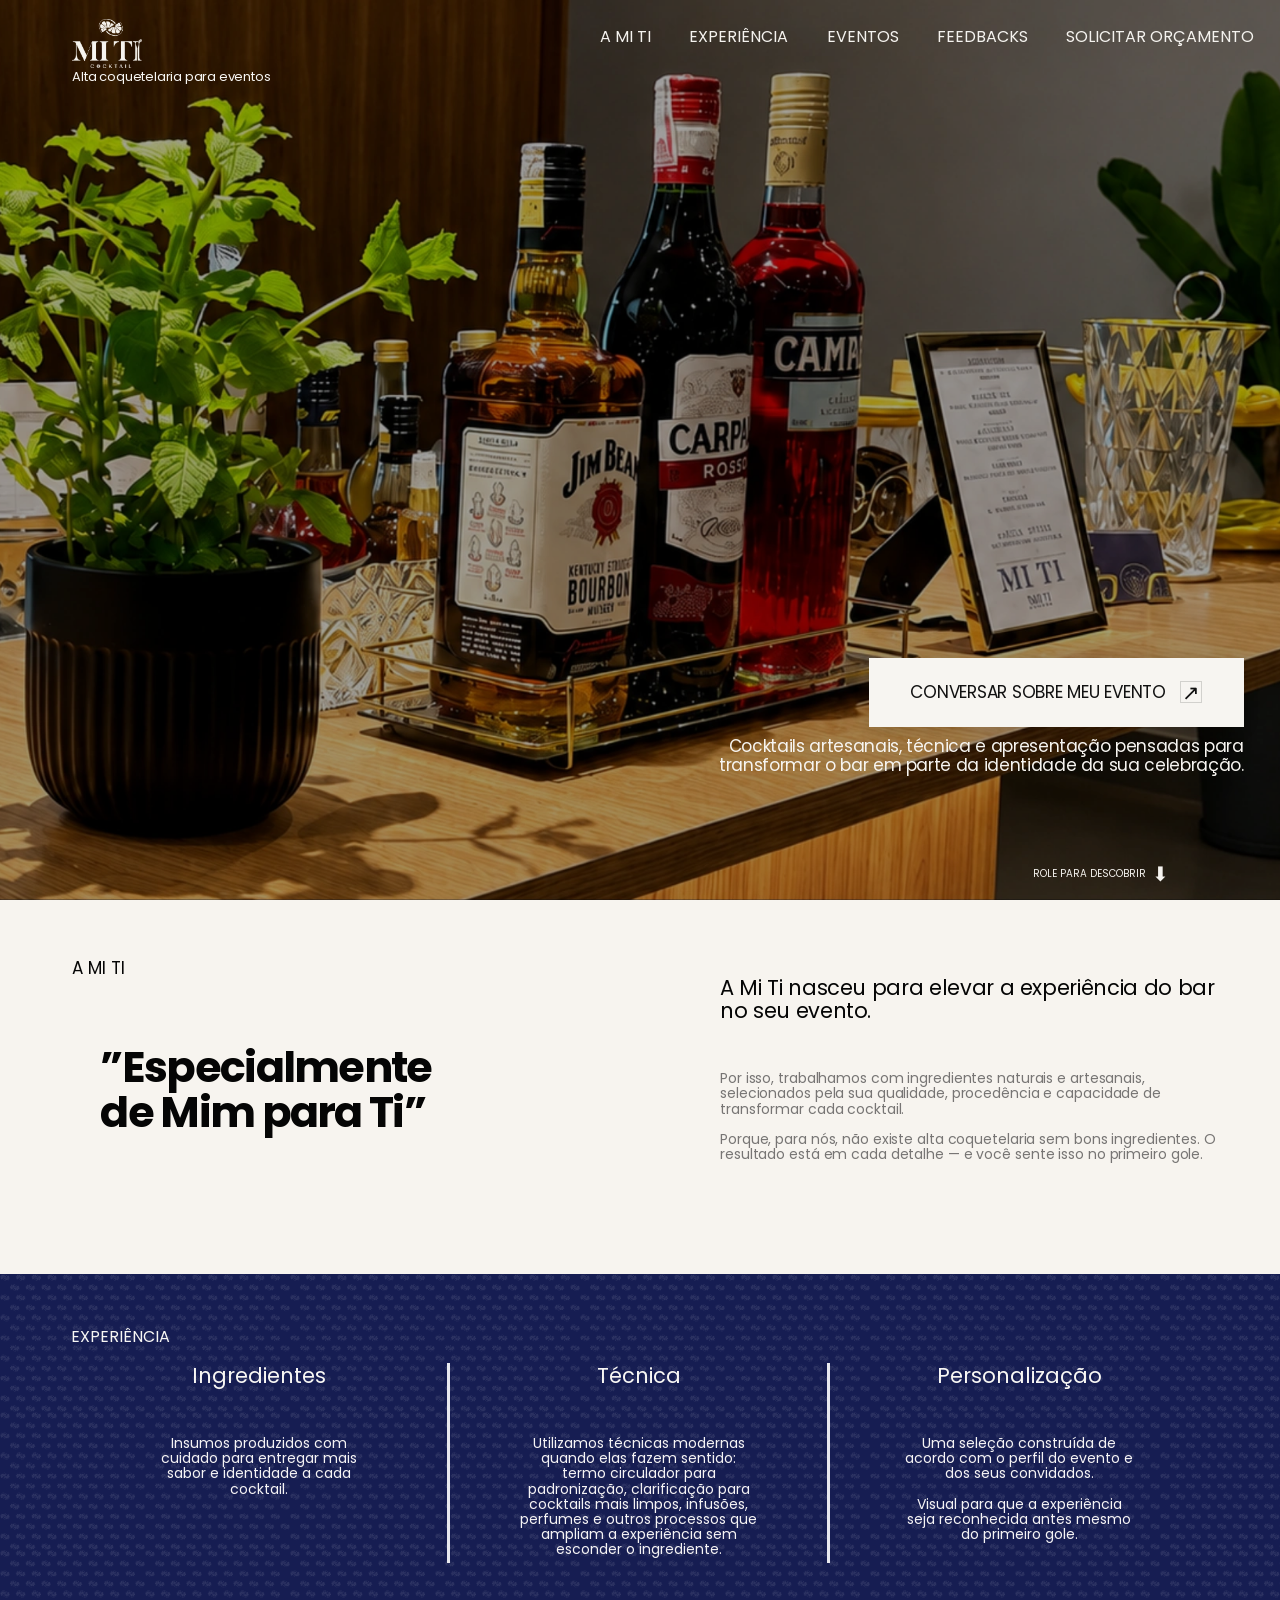
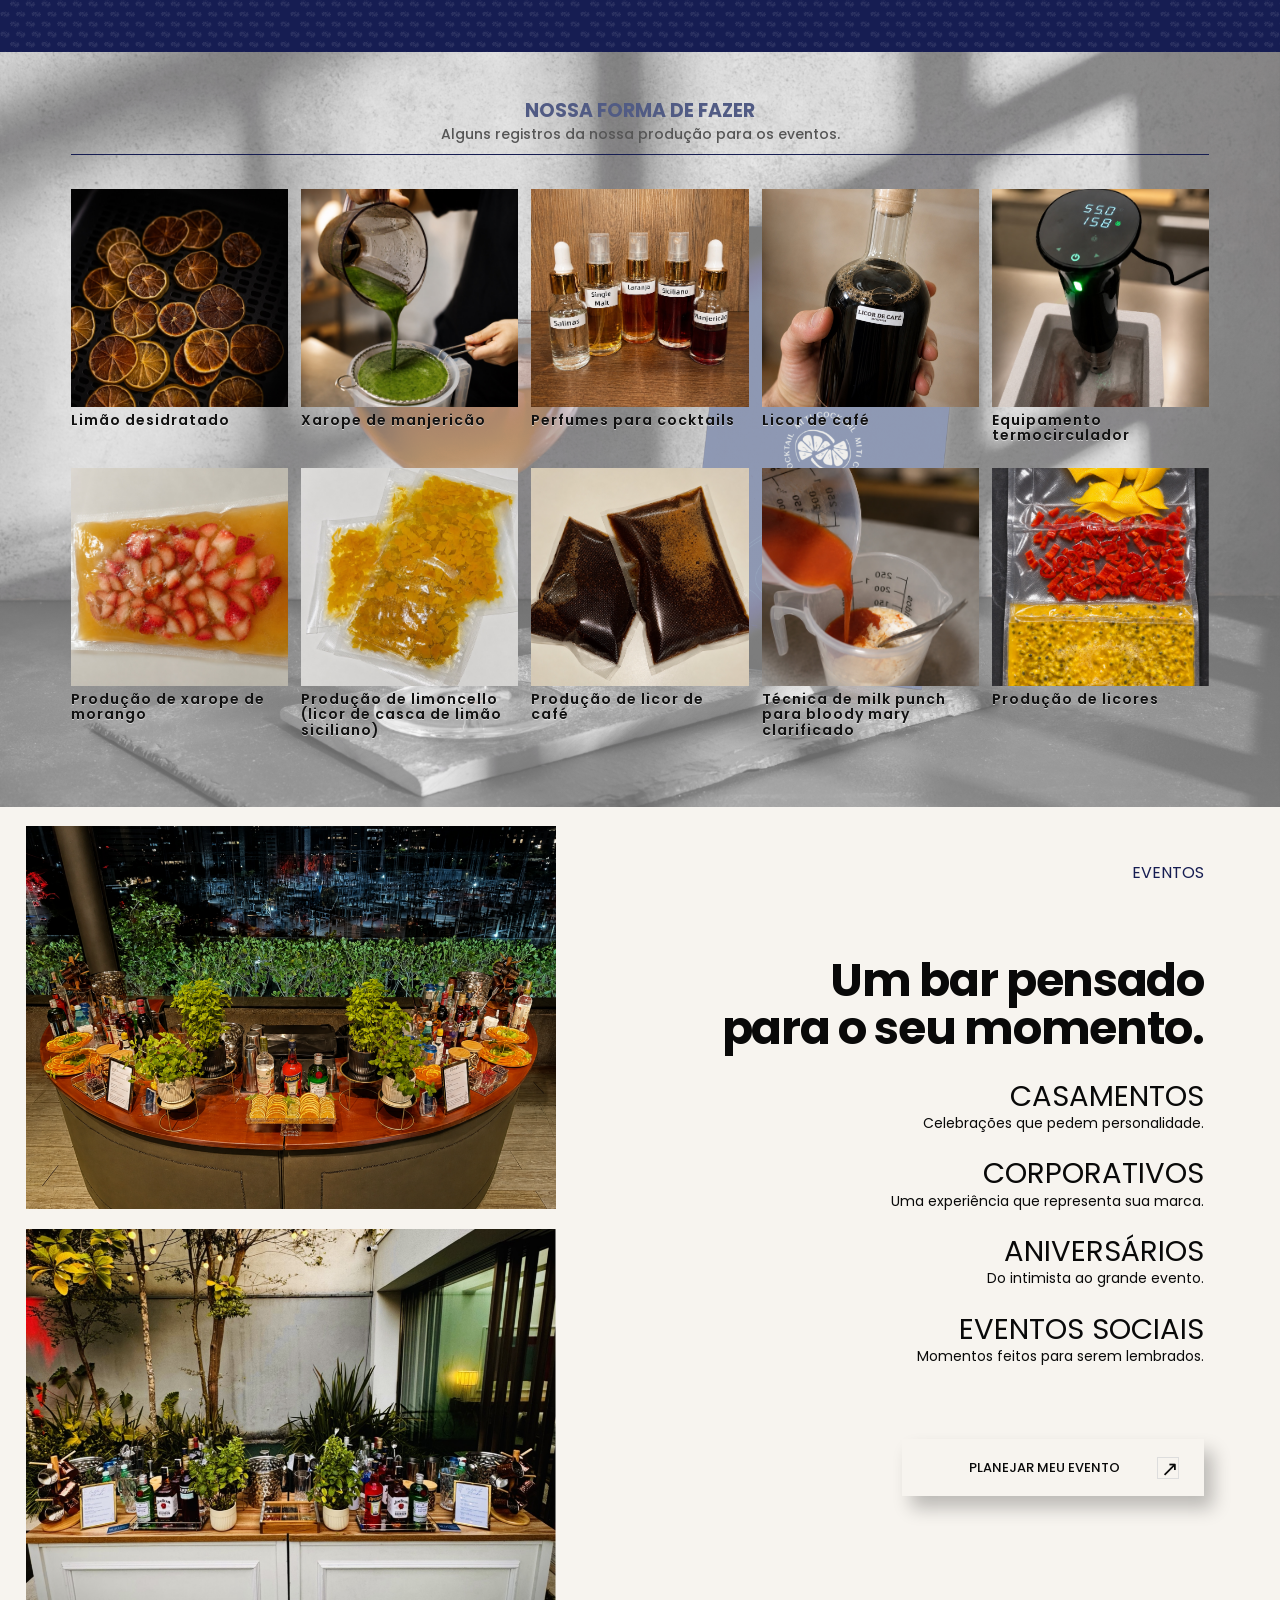
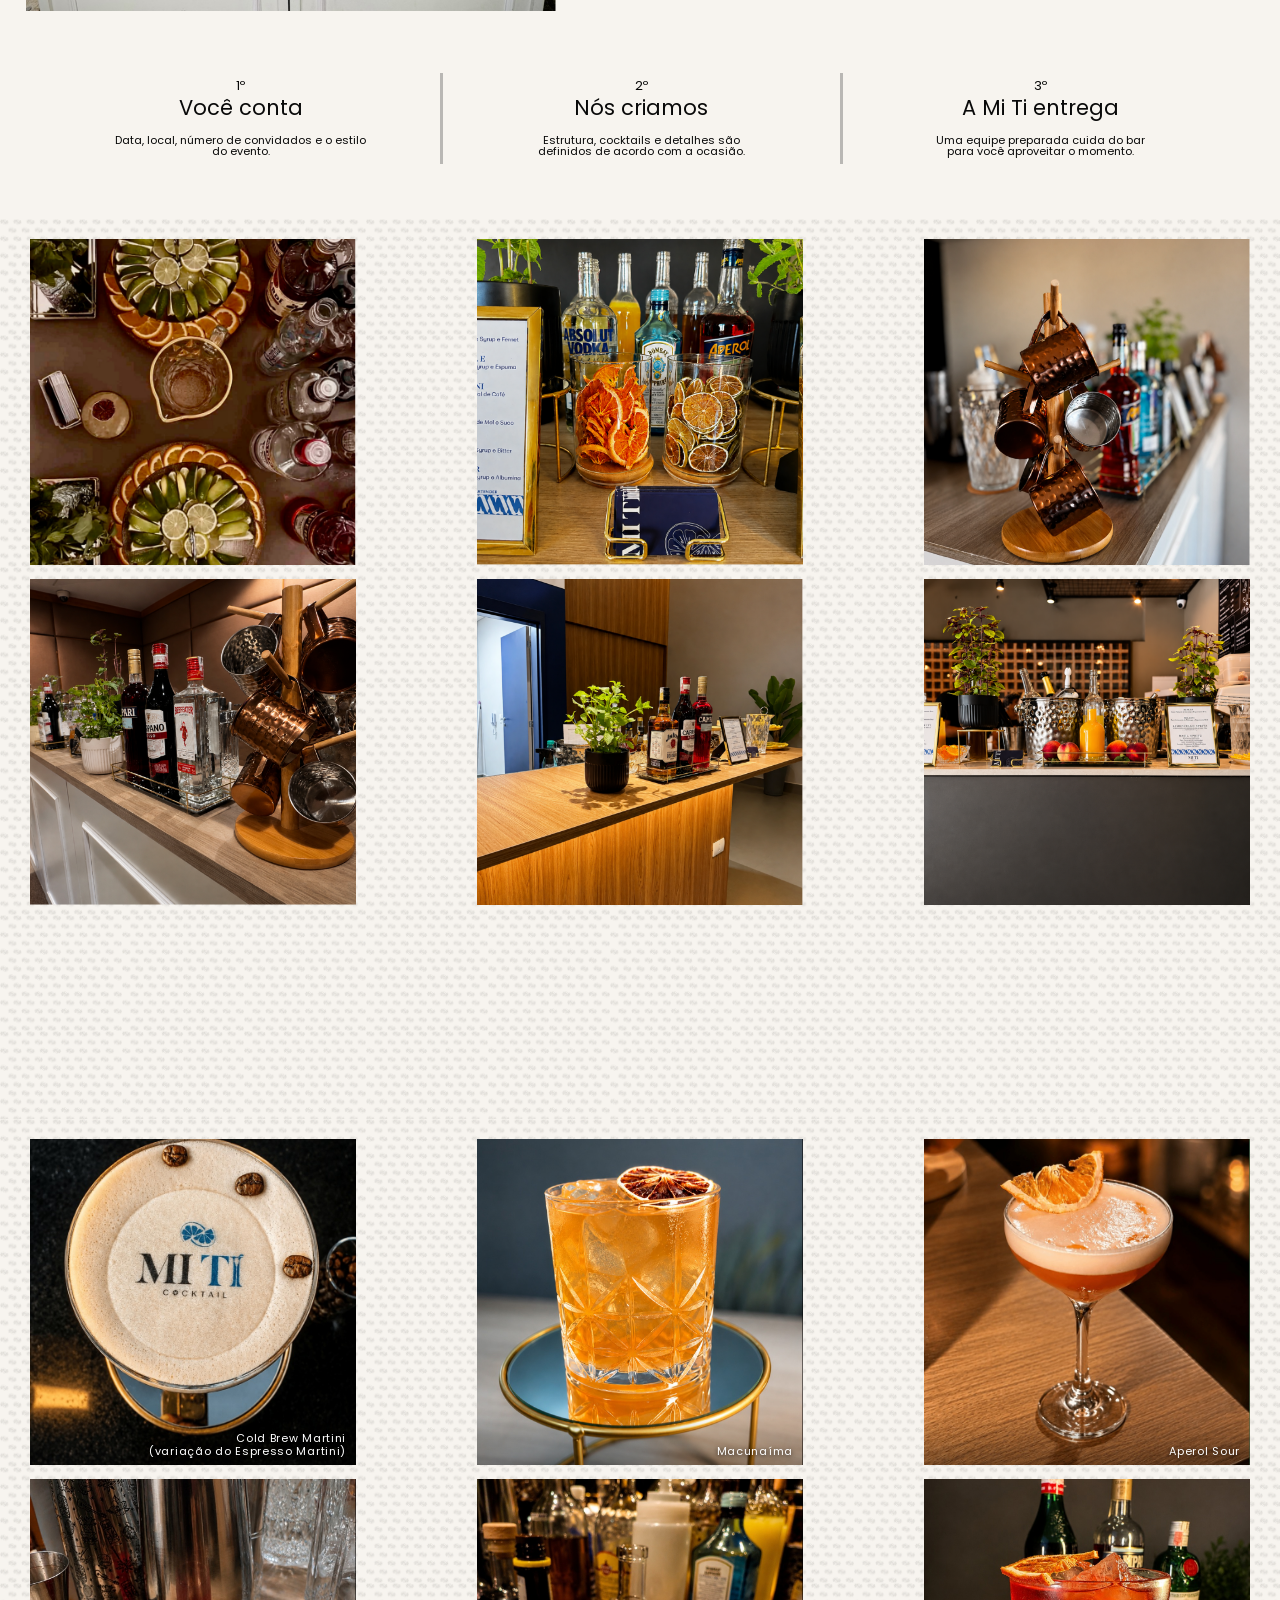
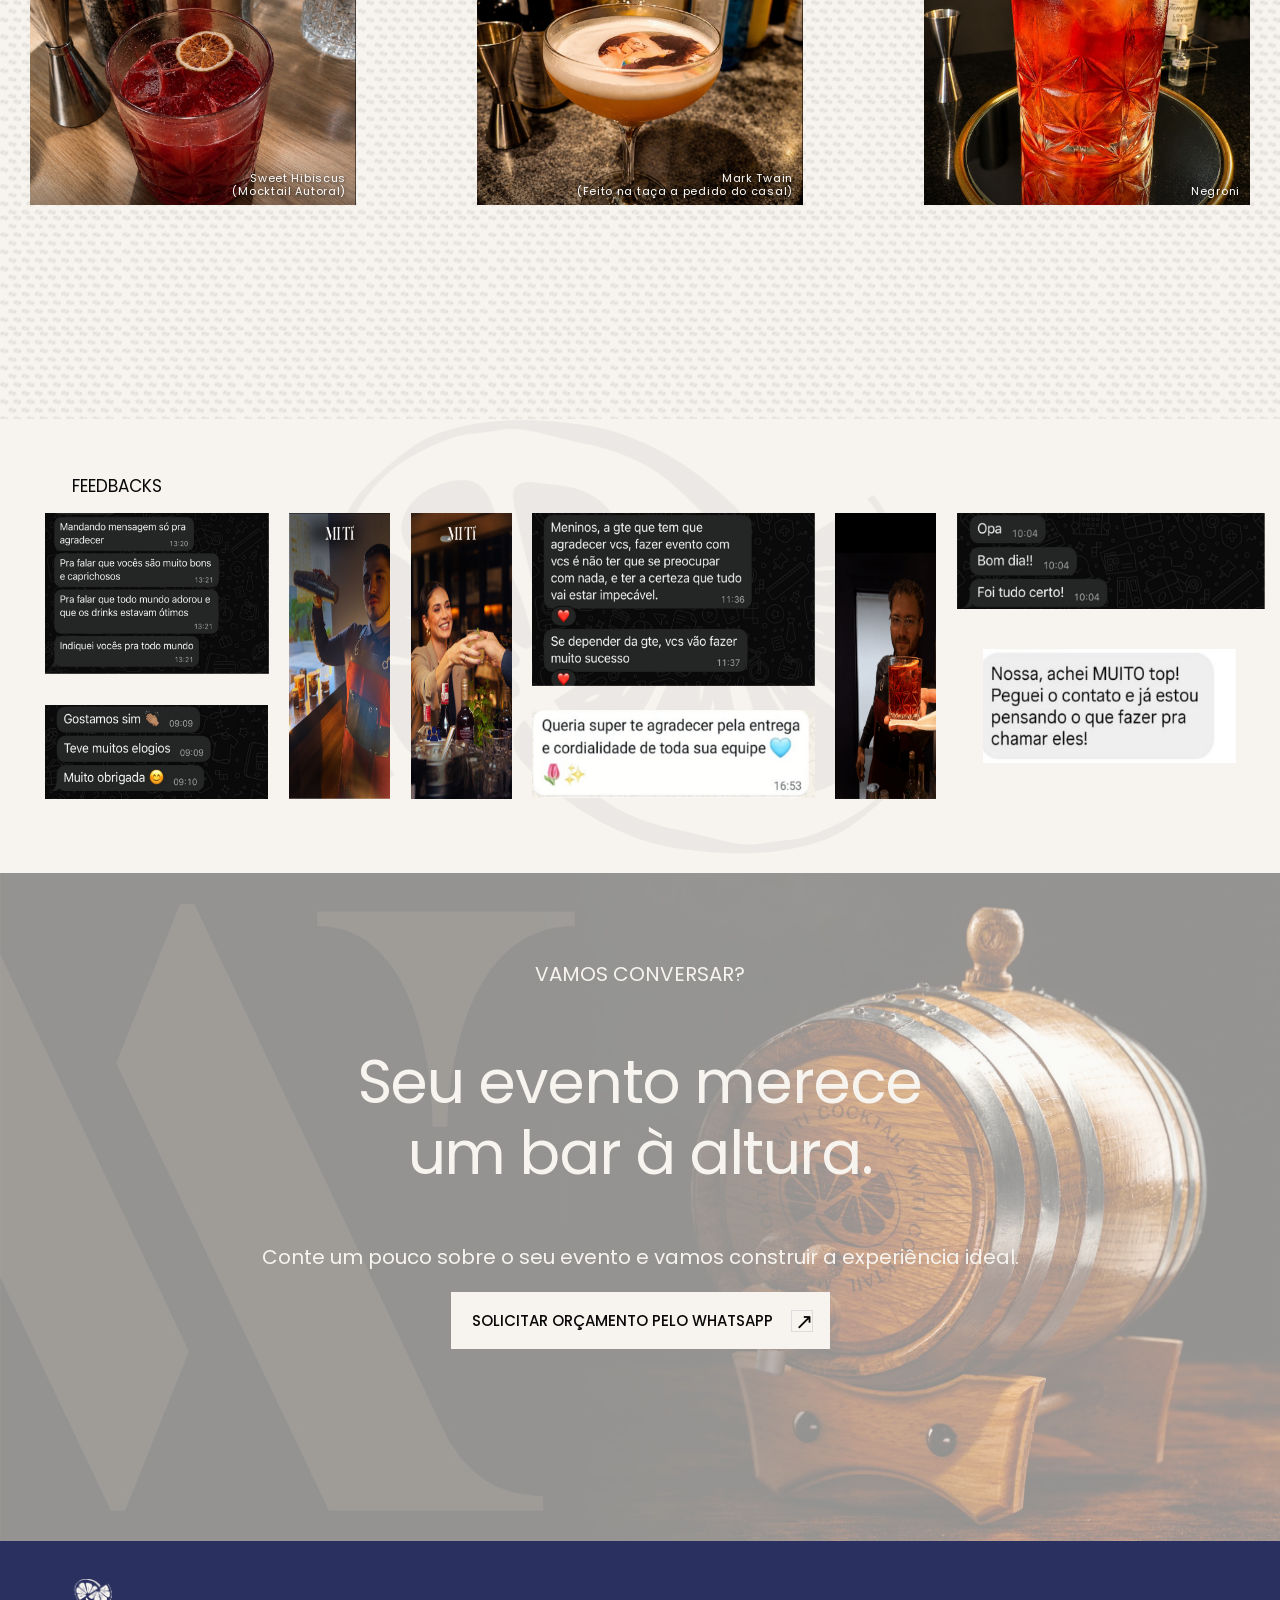
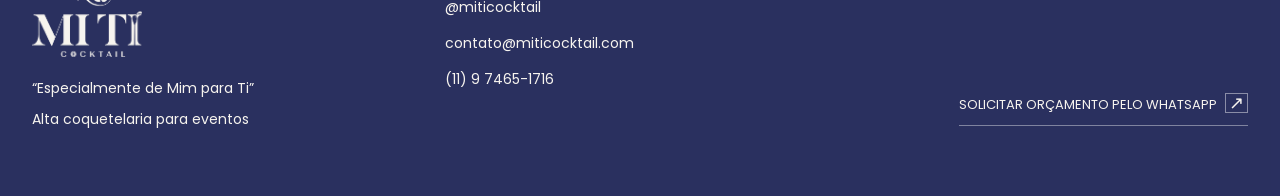
==== index.html @ febc4fd6 "Novo site Mi Ti Cocktail - 8 páginas" ====
<!doctype html>
<html lang="pt-BR">
<head>
  <meta charset="utf-8">
  <meta name="viewport" content="width=device-width, initial-scale=1">
  <meta name="description" content="Mi Ti Cocktail — alta coquetelaria para eventos. Cocktails artesanais, técnica e apresentação pensadas para sua celebração.">
  <meta name="theme-color" content="#f7f4ef">
  <title>Mi Ti Cocktail | Alta coquetelaria para eventos</title>
  <link rel="preconnect" href="https://fonts.googleapis.com">
  <link rel="preconnect" href="https://fonts.gstatic.com" crossorigin>
  <link href="https://fonts.googleapis.com/css2?family=Poppins:wght@300;400;500;600;700&display=swap" rel="stylesheet">
  <link rel="stylesheet" href="style.css">
</head>
<body>
  <main>
    <section class="hero" id="inicio" aria-label="Mi Ti Cocktail — alta coquetelaria para eventos">
      <div class="hero-photo" role="img" aria-label="Bar Mi Ti Cocktail com garrafas, plantas e utensílios sobre balcão de madeira"></div>
      <div class="shade"></div>

      <header class="header">
        <a class="brand" href="#inicio" aria-label="Mi Ti Cocktail — início">
          <img src="assets/logo-miti.png" alt="Mi Ti Cocktail">
          <span>Alta coquetelaria para eventos</span>
        </a>

        <button class="menu-toggle" type="button" aria-label="Abrir menu" aria-expanded="false">
          <span></span><span></span><span></span>
        </button>

        <nav class="nav" aria-label="Navegação principal">
          <a href="#a-mi-ti">A MI TI</a>
          <a href="#experiencia">EXPERIÊNCIA</a>
          <a href="#eventos">EVENTOS</a>
          <a href="#feedbacks">FEEDBACKS</a>
          <a href="https://wa.me/5511974651716?text=Ol%C3%A1%21%20Gostaria%20de%20solicitar%20um%20or%C3%A7amento." target="_blank" rel="noopener">SOLICITAR ORÇAMENTO</a>
        </nav>
      </header>

      <div class="hero-copy">
        <a class="hero-cta" href="https://wa.me/5511974651716?text=Ol%C3%A1%21%20Gostaria%20de%20conversar%20sobre%20meu%20evento." target="_blank" rel="noopener">
          <span>CONVERSAR SOBRE MEU EVENTO</span><span class="external" aria-hidden="true">↗</span>
        </a>
        <p>Cocktails artesanais, técnica e apresentação pensadas para<br class="desktop-break">
          transformar o bar em parte da identidade da sua celebração.</p>
      </div>

      <a class="scroll-cue" href="#a-mi-ti">ROLE PARA DESCOBRIR <span aria-hidden="true">⬇</span></a>
    </section>

    <section class="about" id="a-mi-ti" aria-label="A Mi Ti">
      <div class="about-label">A MI TI</div>
      <h2>”Especialmente<br>de Mim para Ti”</h2>
      <div class="about-copy">
        <p class="about-lead">A Mi Ti nasceu para elevar a experiência do bar<br class="wide-break"> no seu evento.</p>
        <div class="about-body">
          <p>Por isso, trabalhamos com ingredientes naturais e artesanais,<br class="wide-break"> selecionados pela sua qualidade, procedência e capacidade de<br class="wide-break"> transformar cada cocktail.</p>
          <p>Porque, para nós, não existe alta coquetelaria sem bons ingredientes. O<br class="wide-break"> resultado está em cada detalhe — e você sente isso no primeiro gole.</p>
        </div>
      </div>
    </section>

    <section class="experience" id="experiencia" aria-label="Experiência e produção artesanal">
      <div class="experience-intro">
        <div class="experience-label">EXPERIÊNCIA</div>
        <div class="experience-pillars">
          <article>
            <h3>Ingredientes</h3>
            <p>Insumos produzidos com<br>cuidado para entregar mais<br>sabor e identidade a cada<br>cocktail.</p>
          </article>
          <article>
            <h3>Técnica</h3>
            <p>Utilizamos técnicas modernas<br>quando elas fazem sentido:<br>termo circulador para<br>padronização, clarificação para<br>cocktails mais limpos, infusões,<br>perfumes e outros processos que<br>ampliam a experiência sem<br>esconder o ingrediente.</p>
          </article>
          <article>
            <h3>Personalização</h3>
            <p>Uma seleção construída de<br>acordo com o perfil do evento e<br>dos seus convidados.<br><br>Visual para que a experiência<br>seja reconhecida antes mesmo<br>do primeiro gole.</p>
          </article>
        </div>
      </div>
      <div class="production-gallery">
        <div class="production-title">
          <h2>NOSSA FORMA DE FAZER</h2>
          <p>Alguns registros da nossa produção para os eventos.</p>
        </div>
        <div class="production-photos">
          <figure><img src="assets/production_lime.png" alt="Limão desidratado"><figcaption>Limão desidratado</figcaption></figure>
          <figure><img src="assets/production_basil.png" alt="Xarope de manjericão"><figcaption>Xarope de manjericão</figcaption></figure>
          <figure><img src="assets/production_perfumes.png" alt="Perfumes para cocktails"><figcaption>Perfumes para cocktails</figcaption></figure>
          <figure><img src="assets/production_coffee.png" alt="Licor de café"><figcaption>Licor de café</figcaption></figure>
          <figure><img src="assets/production_sousvide.png" alt="Equipamento termocirculador"><figcaption>Equipamento<br>termocirculador</figcaption></figure>
          <figure><img src="assets/production_strawberry.png" alt="Produção de xarope de morango"><figcaption>Produção de xarope de<br>morango</figcaption></figure>
          <figure><img src="assets/production_limoncello.png" alt="Produção de limoncello"><figcaption>Produção de limoncello<br>(licor de casca de limão<br>siciliano)</figcaption></figure>
          <figure><img src="assets/production_liqueur.png" alt="Produção de licor de café"><figcaption>Produção de licor de<br>café</figcaption></figure>
          <figure><img src="assets/production_milk.png" alt="Técnica de milk punch"><figcaption>Técnica de milk punch<br>para bloody mary<br>clarificado</figcaption></figure>
          <figure><img src="assets/production_fruits.png" alt="Produção de licores"><figcaption>Produção de licores</figcaption></figure>
        </div>
      </div>
    </section>

    <section class="events-page" id="eventos" aria-label="Eventos">
      <div class="events-main">
        <div class="events-images">
          <img src="assets/evento_casamento.png" alt="Bar Mi Ti montado em evento com vista para a cidade">
          <img src="assets/evento_social.png" alt="Bar Mi Ti montado em ambiente de jardim">
        </div>
        <div class="events-content">
          <div class="events-label">EVENTOS</div>
          <h2>Um bar pensado<br>para o seu momento.</h2>
          <div class="event-types">
            <article><h3>CASAMENTOS</h3><p>Celebrações que pedem personalidade.</p></article>
            <article><h3>CORPORATIVOS</h3><p>Uma experiência que representa sua marca.</p></article>
            <article><h3>ANIVERSÁRIOS</h3><p>Do intimista ao grande evento.</p></article>
            <article><h3>EVENTOS SOCIAIS</h3><p>Momentos feitos para serem lembrados.</p></article>
          </div>
          <a class="events-cta" href="https://wa.me/5511974651716?text=Ol%C3%A1%21%20Gostaria%20de%20planejar%20meu%20evento." target="_blank" rel="noopener">
            <span>PLANEJAR MEU EVENTO</span><span class="external" aria-hidden="true">↗</span>
          </a>
        </div>
      </div>
      <div class="events-steps">
        <article><span class="step-number">1º</span><h3>Você conta</h3><p>Data, local, número de convidados e o estilo<br>do evento.</p></article>
        <article><span class="step-number">2º</span><h3>Nós criamos</h3><p>Estrutura, cocktails e detalhes são<br>definidos de acordo com a ocasião.</p></article>
        <article><span class="step-number">3º</span><h3>A Mi Ti entrega</h3><p>Uma equipe preparada cuida do bar<br>para você aproveitar o momento.</p></article>
      </div>
    </section>

    <section class="applications-gallery" id="aplicacoes" aria-label="Aplicações e montagens da Mi Ti Cocktail">
      <div class="applications-grid">
        <img src="assets/gallery-cocktail-top.png" alt="Composição de cocktails e ingredientes vista de cima">
        <img src="assets/gallery-menu-brand.png" alt="Menu e identidade visual Mi Ti Cocktail no bar">
        <img src="assets/gallery-tools.png" alt="Utensílios de bar em suporte de madeira">
        <img src="assets/gallery-bar-tools.png" alt="Montagem de bar com utensílios e bebidas">
        <img src="assets/gallery-bar-counter.png" alt="Balcão de bar Mi Ti Cocktail">
        <img src="assets/gallery-event-bar.png" alt="Estrutura de bar montada para evento">
      </div>
    </section>

    <section class="cocktails-gallery" id="cocktails" aria-label="Cocktails Mi Ti">
      <div class="cocktails-grid">
        <figure><img src="assets/cocktail-negroni.jpg" alt="Cold Brew Martini"><figcaption>Cold Brew Martini<span>(variação do Espresso Martini)</span></figcaption></figure>
        <figure><img src="assets/cocktail-cold-brew.jpg" alt="Macunaíma"><figcaption>Macunaíma</figcaption></figure>
        <figure><img src="assets/cocktail-macunaima.jpg" alt="Aperol Sour"><figcaption>Aperol Sour</figcaption></figure>
        <figure><img src="assets/cocktail-aperol-sour.jpg" alt="Sweet Hibiscus"><figcaption>Sweet Hibiscus<span>(Mocktail Autoral)</span></figcaption></figure>
        <figure><img src="assets/cocktail-sweet-hibiscus.jpg" alt="Mark Twain"><figcaption>Mark Twain<span>(Feito na taça a pedido do casal)</span></figcaption></figure>
        <figure><img src="assets/cocktail-mark-twain.jpg" alt="Negroni"><figcaption>Negroni</figcaption></figure>
      </div>
    </section>

    <section class="feedbacks-page" id="feedbacks" aria-label="Feedbacks de clientes da Mi Ti Cocktail">
      <div class="feedbacks-watermark" aria-hidden="true"></div>
      <h2 class="feedbacks-title">FEEDBACKS</h2>
      <div class="feedback-item feedback-left-main"><img src="assets/feedback-left-main.png" alt="Mensagem de cliente agradecendo e elogiando os cocktails da Mi Ti"></div>
      <div class="feedback-item feedback-left-bottom"><img src="assets/feedback-left-bottom.png" alt="Cliente comenta que recebeu muitos elogios e agradece"></div>
      <div class="feedback-item feedback-bartender"><img src="assets/feedback-bartender.png" alt="Bartender da Mi Ti preparando um cocktail"></div>
      <div class="feedback-item feedback-guest"><img src="assets/feedback-guest.png" alt="Convidada brindando em evento com a Mi Ti"></div>
      <div class="feedback-item feedback-center-main"><img src="assets/feedback-center-main.png" alt="Mensagem de casal agradecendo à equipe Mi Ti"></div>
      <div class="feedback-item feedback-center-reply"><img src="assets/feedback-center-reply.png" alt="Mensagem de agradecimento pela entrega e cordialidade da equipe"></div>
      <div class="feedback-item feedback-bartender-cocktail"><img src="assets/feedback-bartender-cocktail.png" alt="Bartender segurando cocktail preparado pela Mi Ti"></div>
      <div class="feedback-item feedback-right-top"><img src="assets/feedback-right-top.png" alt="Cliente confirma que deu tudo certo no evento"></div>
      <div class="feedback-item feedback-right-reply"><img src="assets/feedback-right-reply.png" alt="Cliente elogia a experiência e demonstra interesse em contratar novamente"></div>
    </section>

    <section class="contact-page" id="contato" aria-label="Contato e orçamento">
      <div class="contact-hero">
        <div class="contact-shade"></div>
        <div class="contact-content">
          <p class="contact-eyebrow">VAMOS CONVERSAR?</p>
          <h2>Seu evento merece<br>um bar à altura.</h2>
          <p class="contact-description">Conte um pouco sobre o seu evento e vamos construir a experiência ideal.</p>
          <a class="contact-button" href="https://wa.me/5511974651716?text=Ol%C3%A1%21%20Gostaria%20de%20solicitar%20um%20or%C3%A7amento%20para%20meu%20evento." target="_blank" rel="noopener">
            <span>SOLICITAR ORÇAMENTO PELO WHATSAPP</span><span class="external" aria-hidden="true">↗</span>
          </a>
        </div>
      </div>
      <footer class="contact-footer">
        <div class="contact-brand">
          <img src="assets/logo-miti.png" alt="Mi Ti Cocktail">
          <p>“Especialmente de Mim para Ti”</p>
          <p>Alta coquetelaria para eventos</p>
        </div>
        <div class="contact-details">
          <a href="https://instagram.com/miticocktail" target="_blank" rel="noopener">@miticocktail</a>
          <a href="mailto:contato@miticocktail.com">contato@miticocktail.com</a>
          <a href="tel:+5511974651716">(11) 9 7465-1716</a>
        </div>
        <a class="footer-cta" href="https://wa.me/5511974651716?text=Ol%C3%A1%21%20Gostaria%20de%20solicitar%20um%20or%C3%A7amento%20para%20meu%20evento." target="_blank" rel="noopener">
          SOLICITAR ORÇAMENTO PELO WHATSAPP <span aria-hidden="true">↗</span>
        </a>
      </footer>
    </section>
  </main>
  <script>
    const toggle = document.querySelector('.menu-toggle');
    const nav = document.querySelector('.nav');
    toggle.addEventListener('click', () => {
      const open = nav.classList.toggle('is-open');
      toggle.setAttribute('aria-expanded', String(open));
    });
    nav.querySelectorAll('a').forEach(link => link.addEventListener('click', () => {
      nav.classList.remove('is-open');
      toggle.setAttribute('aria-expanded', 'false');
    }));
  </script>
</body>
</html>
---- style.css ----
* { box-sizing: border-box; }
:root {
  --poppins: "Poppins", Arial, sans-serif;
  --white: #f8f7f4;
}
html { scroll-behavior: smooth; }
body { margin: 0; font-family: var(--poppins); background: #111; }
.hero {
  position: relative;
  width: 100%;
  min-height: 100svh;
  height: 100vh;
  overflow: hidden;
  color: var(--white);
  isolation: isolate;
  background: #171717;
}
.hero-photo {
  position: absolute;
  z-index: -3;
  inset: 0;
  background-image: url("assets/capa.webp");
  background-size: cover;
  background-position: center center;
  transform: scale(1.001);
}
.shade {
  position: absolute;
  z-index: -2;
  inset: 0;
  background: rgba(0,0,0,.36);
}
.header {
  position: absolute;
  z-index: 5;
  top: 0;
  left: 0;
  width: 100%;
  min-height: 100px;
  padding: 19px 2.0% 0 5.65%;
  display: flex;
  align-items: flex-start;
  justify-content: space-between;
}
.brand {
  display: flex;
  flex-direction: column;
  align-items: flex-start;
  width: 200px;
  color: var(--white);
  text-decoration: none;
}
.brand img {
  display: block;
  width: 108px;
  height: 49px;
  object-fit: contain;
  object-position: left top;
}
.brand span {
  margin-top: 1px;
  font-size: 13px;
  line-height: 1.3;
  font-weight: 400;
  letter-spacing: -.2px;
}
.nav {
  display: flex;
  align-items: center;
  gap: clamp(25px, 3vw, 42px);
  padding-top: 7px;
}
.nav a {
  color: #f5f3ef;
  text-decoration: none;
  white-space: nowrap;
  font-size: 16px;
  line-height: 1.4;
  font-weight: 400;
  transition: opacity .2s ease;
}
.nav a:hover { opacity: .72; }
.hero-copy {
  position: absolute;
  right: 2.85%;
  bottom: 13.9%;
  width: min(600px, 48vw);
  text-align: right;
}
.hero-copy p {
  margin: 10px 0 0;
  color: #f7f5f1;
  font-size: 17px;
  font-weight: 400;
  line-height: 1.12;
  letter-spacing: -.35px;
}
.hero-cta {
  display: inline-flex;
  align-items: center;
  justify-content: center;
  gap: 14px;
  min-width: 375px;
  min-height: 69px;
  padding: 0 24px;
  background: #f7f5f1;
  color: #111;
  text-decoration: none;
  font-size: 17px;
  font-weight: 400;
  letter-spacing: -.25px;
  box-shadow: 0 2px 15px rgba(0,0,0,.12);
  transition: background .2s ease, transform .2s ease;
}
.hero-cta:hover { background: #fff; transform: translateY(-2px); }
.external {
  display: inline-grid;
  place-items: center;
  width: 22px;
  height: 22px;
  border: 1px solid rgba(0,0,0,.15);
  font-size: 21px;
  line-height: 1;
}
.scroll-cue {
  position: absolute;
  right: 8.7%;
  bottom: 2.0%;
  display: flex;
  align-items: center;
  gap: 6px;
  color: #f5f3ef;
  text-decoration: none;
  font-size: 10px;
  font-weight: 400;
  line-height: 1;
}
.scroll-cue span { font-size: 20px; line-height: .8; }
.menu-toggle { display: none; }

@media (min-width: 1600px) {
  .header { padding-left: 5.65%; padding-right: 2%; }
  .brand img { width: 120px; height: 54px; }
}
@media (max-width: 900px) {
  .header { padding: 20px 5.5%; }
  .brand img { width: 100px; height: 45px; }
  .menu-toggle {
    display: flex;
    width: 42px;
    height: 42px;
    padding: 10px 7px;
    border: 0;
    background: rgba(0,0,0,.28);
    flex-direction: column;
    justify-content: center;
    gap: 6px;
    cursor: pointer;
  }
  .menu-toggle span { display: block; height: 1px; width: 27px; background: white; }
  .nav {
    display: none;
    position: absolute;
    top: 72px;
    left: 5%;
    right: 5%;
    padding: 22px;
    background: rgba(15,15,15,.96);
    flex-direction: column;
    align-items: flex-start;
    gap: 19px;
  }
  .nav.is-open { display: flex; }
  .nav a { font-size: 13px; }
  .hero-copy { right: 5.5%; bottom: 15%; width: 89%; }
  .hero-copy p { font-size: clamp(13px, 2.2vw, 17px); }
  .hero-cta { min-width: 0; min-height: 57px; font-size: 14px; }
  .scroll-cue { right: 6%; bottom: 3%; }
}
@media (max-width: 560px) {
  .hero { min-height: 680px; height: 100svh; }
  .hero-photo { background-position: 48% center; }
  .shade { background: rgba(0,0,0,.42); }
  .brand img { width: 92px; height: 42px; }
  .brand span { font-size: 11px; }
  .hero-copy { bottom: 17%; right: 5%; width: 90%; }
  .hero-cta { width: 100%; min-height: 55px; justify-content: space-between; padding: 0 17px; font-size: 12px; }
  .hero-copy p { font-size: 12px; line-height: 1.45; }
  .desktop-break { display: none; }
  .scroll-cue { right: 5%; font-size: 9px; }
}


/* PÁGINA 02 — A MI TI: medidas e hierarquia baseadas no layout enviado */
.about {
  position: relative;
  width: 100%;
  min-height: 374px;
  height: 374px;
  background: #f7f4ef;
  color: #050505;
  font-family: var(--poppins);
  overflow: hidden;
}
.about-label {
  position: absolute;
  left: 5.64%;
  top: 15.2%;
  font-size: 17px;
  line-height: 1.3;
  font-weight: 400;
  letter-spacing: 0;
}
.about h2 {
  position: absolute;
  left: 7.85%;
  top: 38.8%;
  margin: 0;
  font-size: clamp(34px, 3.35vw, 46px);
  line-height: 1.04;
  font-weight: 700;
  letter-spacing: -1.7px;
}
.about-copy {
  position: absolute;
  left: 56.25%;
  top: 20.7%;
  width: 39%;
}
.about-lead {
  margin: 0 0 48px;
  font-size: 21px;
  line-height: 1.08;
  font-weight: 400;
  letter-spacing: -.35px;
}
.about-body p {
  margin: 0 0 14px;
  color: #777574;
  font-size: 14px;
  line-height: 1.12;
  font-weight: 400;
  letter-spacing: -.1px;
}
@media (max-width: 900px) {
  .about { height: auto; min-height: 420px; padding: 42px 6vw 48px; display: grid; grid-template-columns: 1fr 1fr; column-gap: 5vw; align-content: start; }
  .about-label,.about h2,.about-copy { position: static; }
  .about-label { grid-column: 1 / -1; margin-bottom: 52px; font-size: 15px; }
  .about h2 { font-size: clamp(30px, 5vw, 42px); letter-spacing: -1.2px; }
  .about-copy { width: auto; }
  .about-lead { font-size: 17px; margin-bottom: 30px; }
  .about-body p { font-size: 12px; line-height: 1.3; }
  .wide-break { display: none; }
}
@media (max-width: 560px) {
  .about { min-height: 0; display: block; padding: 42px 7vw 52px; }
  .about-label { margin-bottom: 48px; }
  .about h2 { font-size: 37px; line-height: 1.03; margin-bottom: 42px; }
  .about-copy { width: 100%; }
  .about-lead { font-size: 18px; line-height: 1.2; margin-bottom: 30px; }
  .about-body p { font-size: 13px; line-height: 1.35; margin-bottom: 16px; }
}

/* PÁGINA 03 — EXPERIÊNCIA, fiel ao layout de referência enviado */
.experience { width:100%; font-family:var(--poppins); }
.experience-intro {
  position:relative; isolation:isolate; overflow:hidden;
  min-height:378px; padding:55px 5.55% 58px;
  color:#f8f7f4; background:#161d52;
}
.experience-intro::before {
  content:""; position:absolute; z-index:-1; inset:0;
  background-image:url("assets/pattern-white.png");
  background-repeat:repeat; background-size:145px auto;
  opacity:.105; pointer-events:none;
}
.experience-label { font-size:16px; font-weight:400; line-height:1; }
.experience-pillars {
  display:grid; grid-template-columns:repeat(3,1fr);
  margin:18px 0 0; min-height:205px; align-items:start;
}
.experience-pillars article {
  min-height:200px; text-align:center; padding:0 3.2%;
  border-right:3px solid rgba(255,255,255,.9);
}
.experience-pillars article:last-child { border-right:0; }
.experience-pillars h3 {
  font-size:21px; line-height:1.2; font-weight:400; margin:0 0 48px;
}
.experience-pillars p {
  font-size:14px; font-weight:400; line-height:1.08; margin:0 auto;
  color:#f6f4f5; max-width:340px;
}
.production-gallery {
  position:relative; padding:48px 5.55% 58px;
  background-image:linear-gradient(rgba(255,255,255,.42),rgba(255,255,255,.42)),url("assets/production-bg.png");
  background-position:center; background-size:cover; background-repeat:no-repeat;
  min-height:755px;
}
.production-title {
  text-align:center; color:#515b84; border-bottom:1px solid #161d52;
  padding:0 0 11px; margin:0 0 34px;
}
.production-title h2 {font-size:19px;line-height:1.2;font-weight:700;margin:0 0 2px}
.production-title p {font-size:14px;line-height:1.3;color:#555;margin:0;font-weight:500}
.production-photos {
  display:grid; grid-template-columns:repeat(5,minmax(0,1fr));
  column-gap:13px; row-gap:24px;
}
.production-photos figure { margin:0; min-width:0; }
.production-photos img {
  display:block; width:100%; height:clamp(180px,17vw,230px);
  object-fit:cover; object-position:center;
}
.production-photos figcaption {
  margin-top:6px; font-size:14px; line-height:1.12;
  font-weight:600; letter-spacing:1px; color:#111; text-shadow:0 1px 0 rgba(255,255,255,.55);
}
@media(max-width:800px) {
 .experience-intro {padding:35px 7vw 38px;min-height:auto}
 .experience-label {font-size:14px}
 .experience-pillars {grid-template-columns:1fr;gap:28px;margin-top:28px}
 .experience-pillars article {border-right:0;border-bottom:1px solid #ffffff80;min-height:0;padding:0 0 24px}
 .experience-pillars article:last-child {border-bottom:0;padding-bottom:0}
 .experience-pillars h3 {font-size:20px;margin-bottom:18px}
 .experience-pillars p {font-size:13px;line-height:1.35}
 .production-gallery {padding:36px 5vw 45px;min-height:0}
 .production-title {margin-bottom:22px}
 .production-title h2 {font-size:16px}
 .production-title p {font-size:12px}
 .production-photos {grid-template-columns:repeat(2,minmax(0,1fr));gap:20px 12px}
 .production-photos img {height:clamp(145px,48vw,230px)}
 .production-photos figcaption {font-size:11px;letter-spacing:.6px}
}

/* PÁGINA 04 — EVENTOS */
.events-page {
  background:#f7f4ef;
  color:#090909;
  padding:19px 2.05% 55px;
  min-height:992px;
  font-family:'Poppins',sans-serif;
}
.events-main {
  display:grid;
  grid-template-columns: minmax(0, 1fr) minmax(0, 1.15fr);
  column-gap:7.3%;
  align-items:start;
}
.events-images { display:flex; flex-direction:column; gap:20px; }
.events-images img {
  width:100%; height:auto; aspect-ratio:491 / 355;
  object-fit:cover; display:block;
}
.events-content { position:relative; min-height:735px; text-align:right; padding:34px 8.2% 0 0; }
.events-label { color:#161d52; font-size:16px; font-weight:400; }
.events-content h2 {
  font-family:'Poppins',sans-serif; font-size:46px; line-height:1.04;
  font-weight:700; letter-spacing:-1.3px; margin:72px 0 27px;
}
.event-types { display:flex; flex-direction:column; gap:25px; }
.event-types article h3 {
  font-size:29px; line-height:1.12; font-weight:400; margin:0;
}
.event-types article p { font-size:14px; line-height:1.3; font-weight:400; margin:2px 0 0; }
.events-cta {
  display:flex; align-items:center; justify-content:space-between; gap:26px;
  width:302px; min-height:57px; margin:74px 0 0 auto; padding:0 25px 0 67px;
  background:#f7f4ef; color:#090909; box-shadow:9px 12px 17px rgba(0,0,0,.24);
  font-size:13px; font-weight:500; text-decoration:none;
}
.events-cta .external {font-size:21px;line-height:1;border:1px solid #ddd;padding:0 3px}
.events-steps {
  display:grid; grid-template-columns:repeat(3,1fr);
  margin:62px 1.2% 0; text-align:center; align-items:center;
}
.events-steps article {min-height:91px;display:flex;flex-direction:column;align-items:center;justify-content:center}
.events-steps article + article {border-left:3px solid #b9b7b4}
.events-steps .step-number {font-size:13px;line-height:1;margin-bottom:3px}
.events-steps h3 {font-size:21px;line-height:1.2;font-weight:400;margin:0 0 14px}
.events-steps p {font-size:11px;line-height:1.08;font-weight:400;margin:0}
@media(max-width:800px) {
 .events-page {padding:28px 6vw 45px;min-height:0}
 .events-main {grid-template-columns:1fr;gap:32px}
 .events-images {gap:14px}
 .events-content {min-height:0;text-align:center;padding:0 0 10px}
 .events-label {text-align:right;font-size:13px}
 .events-content h2 {font-size:35px;margin:35px 0 28px}
 .event-types {gap:21px}
 .event-types article h3 {font-size:23px}
 .event-types article p {font-size:12px}
 .events-cta {margin:35px auto 0;width:min(100%,302px);padding:0 22px}
 .events-steps {grid-template-columns:1fr;margin:42px 0 0;gap:18px}
 .events-steps article {min-height:82px}
 .events-steps article + article {border-left:0;border-top:1px solid #b9b7b4;padding-top:18px}
 .events-steps h3 {font-size:19px;margin-bottom:8px}
}


/* Página 05 — Aplicações e montagens */
.applications-gallery {
  min-height: 100vh;
  padding: 20px 2.35vw 36px;
  background-color: #f7f4ef;
  background-image: url("assets/pattern-light.png");
  background-repeat: repeat;
  background-size: 122px 116px;
}
.applications-grid {
  display: grid;
  grid-template-columns: repeat(3, minmax(0, 1fr));
  column-gap: 9.45vw;
  row-gap: 14px;
  align-items: start;
}
.applications-grid img {
  display: block;
  width: 100%;
  aspect-ratio: 1 / 1;
  height: auto;
  object-fit: cover;
  object-position: center;
}
@media (max-width: 800px) {
  .applications-gallery { padding: 18px 5vw 28px; background-size: 98px 93px; }
  .applications-grid { grid-template-columns: repeat(2, minmax(0, 1fr)); gap: 12px; }
}
@media (max-width: 480px) {
  .applications-grid { grid-template-columns: 1fr 1fr; gap: 9px; }
  .applications-grid img { aspect-ratio: 1 / 1.08; }
}


/* Página 06 — Cocktails (continuação visual da página 05) */
.cocktails-gallery {
  min-height:100vh; padding:20px 2.35vw 36px;
  background-color:#f7f4ef; background-image:url("assets/pattern-light.png");
  background-repeat:repeat; background-size:122px 116px;
}
.cocktails-grid { display:grid; grid-template-columns:repeat(3,minmax(0,1fr)); column-gap:9.45vw; row-gap:14px; align-items:start; }
.cocktails-grid figure { position:relative; margin:0; overflow:hidden; aspect-ratio:1/1; }
.cocktails-grid img { display:block; width:100%; height:100%; object-fit:cover; object-position:center; }
.cocktails-grid figcaption { position:absolute; right:0; bottom:0; left:0; padding:28px 10px 8px; color:#fff; text-align:right; font-size:11px; line-height:1.15; letter-spacing:.7px; font-weight:400; text-shadow:0 1px 4px rgba(0,0,0,.8); background:linear-gradient(transparent,rgba(0,0,0,.35)); }
.cocktails-grid figcaption span { display:block; }
@media(max-width:800px) { .cocktails-gallery {padding:18px 5vw 28px;background-size:98px 93px;} .cocktails-grid {grid-template-columns:repeat(2,minmax(0,1fr));gap:12px;} }
@media(max-width:480px) { .cocktails-grid {grid-template-columns:1fr 1fr;gap:9px;} .cocktails-grid figure {aspect-ratio:1/1.08;} .cocktails-grid figcaption {font-size:10px;padding:24px 7px 7px;} }


/* PÁGINA 07 — FEEDBACKS: composição baseada no print enviado (1366 × 454) */
.feedbacks-page {
  position: relative;
  isolation: isolate;
  width: 100%;
  height: 454px;
  min-height: 454px;
  overflow: hidden;
  background: #f7f4ef;
  color: #080808;
  font-family: var(--poppins);
}
.feedbacks-watermark {
  position: absolute;
  z-index: -1;
  width: 610px;
  height: 435px;
  left: 25.5%;
  top: 0;
  background: url("assets/feedback-watermark.png") center / contain no-repeat;
  opacity: .12;
  pointer-events: none;
}
.feedbacks-title {
  position: absolute;
  left: 5.65%;
  top: 12.4%;
  margin: 0;
  font-size: 17px;
  line-height: 1.2;
  font-weight: 400;
}
.feedback-item { position: absolute; margin: 0; }
.feedback-item img { display: block; width: 100%; height: 100%; object-fit: fill; }
.feedback-left-main { left: 3.5%; top: 20.7%; width: 17.5%; height: 35.5%; }
.feedback-left-bottom { left: 3.5%; top: 63%; width: 17.4%; height: 20.7%; }
.feedback-bartender { left: 22.6%; top: 20.7%; width: 7.9%; height: 63%; }
.feedback-guest { left: 32.1%; top: 20.7%; width: 7.9%; height: 63%; }
.feedback-center-main { left: 41.6%; top: 20.7%; width: 22.1%; height: 38%; }
.feedback-center-reply { left: 41.6%; top: 64%; width: 22.1%; height: 19.5%; }
.feedback-bartender-cocktail { left: 65.2%; top: 20.7%; width: 7.9%; height: 63%; }
.feedback-right-top { left: 74.8%; top: 20.7%; width: 24%; height: 21%; }
.feedback-right-reply { left: 76.8%; top: 50.7%; width: 19.8%; height: 25%; }
@media (min-width: 1600px) {
  .feedbacks-page { height: 33.26vw; min-height: 454px; }
}
@media (max-width: 900px) {
  .feedbacks-page { height: auto; min-height: 0; padding: 34px 5vw 40px; display: grid; grid-template-columns: repeat(2,minmax(0,1fr)); gap: 14px; overflow: hidden; }
  .feedbacks-watermark { width: 90vw; height: 65vw; left: 5%; top: 7%; }
  .feedbacks-title { position: relative; left: auto; top: auto; grid-column: 1/-1; margin: 0 0 10px; font-size: 16px; }
  .feedback-item { position: relative; left: auto; top: auto; width: auto; height: auto; }
  .feedback-item img { width: 100%; height: auto; object-fit: contain; }
  .feedback-left-main,.feedback-center-main,.feedback-right-top { grid-column: 1/-1; }
  .feedback-bartender,.feedback-guest,.feedback-bartender-cocktail { align-self: stretch; }
  .feedback-bartender img,.feedback-guest img,.feedback-bartender-cocktail img { height: 100%; object-fit: cover; }
  .feedback-left-bottom,.feedback-center-reply,.feedback-right-reply { grid-column: 1/-1; }
}
@media (max-width: 520px) {
  .feedbacks-page { padding: 30px 5vw 34px; gap: 12px; }
  .feedbacks-title { font-size: 15px; }
  .feedback-bartender,.feedback-guest,.feedback-bartender-cocktail { min-height: 230px; }
}

/* Página 08 — contato e orçamento */
.contact-page { background:#f7f4ef; color:#f7f4ef; }
.contact-hero { min-height:668px; height:72vh; max-height:900px; position:relative; display:flex; align-items:flex-start; justify-content:center; overflow:hidden; background:#555 url("assets/contact-barrel.jpg") center center / cover no-repeat; }
.contact-shade { position:absolute; inset:0; background:rgba(247,244,239,.48); }
.contact-content { position:relative; z-index:1; width:min(900px,90%); padding:clamp(72px,9.5vh,120px) 20px 50px; text-align:center; color:#f7f4ef; }
.contact-eyebrow { margin:0 0 58px; font-size:20px; font-weight:400; }
.contact-content h2 { margin:0; font-family:var(--poppins); font-size:clamp(42px,4.7vw,60px); line-height:1.18; font-weight:400; letter-spacing:-1.4px; }
.contact-description { margin:54px auto 20px; font-size:20px; line-height:1.5; }
.contact-button { display:inline-flex; align-items:center; justify-content:space-between; gap:18px; min-height:57px; padding:0 17px 0 21px; background:#f7f4ef; color:#090909; text-decoration:none; font-size:15px; font-weight:500; }
.contact-button .external { font-size:22px; line-height:1; border:1px solid #ddd; padding:0 3px; }
.contact-footer { min-height:255px; padding:38px 2.5vw; display:grid; grid-template-columns:1fr 1fr 1fr; align-items:start; gap:24px; background:rgba(22,29,82,.91); color:#f7f4ef; }
.contact-brand img { width:110px; height:auto; object-fit:contain; margin:0 0 15px; }
.contact-brand p { margin:0 0 11px; font-size:14px; line-height:1.4; }
.contact-details { display:flex; flex-direction:column; gap:15px; padding-top:18px; font-size:14px; }
.contact-details a,.footer-cta { color:inherit; text-decoration:none; }
.footer-cta { align-self:center; justify-self:end; margin-top:82px; padding-bottom:10px; border-bottom:1px solid rgba(255,255,255,.4); font-size:13px; white-space:nowrap; }
.footer-cta span { display:inline-block; border:1px solid rgba(255,255,255,.45); padding:0 3px; margin-left:5px; font-size:18px; line-height:1; }
@media(max-width:800px) {
 .contact-hero { min-height:610px; height:auto; background-position:60% center; }
 .contact-shade { background:rgba(30,30,30,.55); }
 .contact-content { padding:76px 12px 65px; }
 .contact-eyebrow { margin-bottom:48px; font-size:15px; }
 .contact-content h2 { font-size:clamp(39px,9vw,54px); }
 .contact-description { margin:38px auto 24px; font-size:15px; }
 .contact-button { font-size:11px; min-height:53px; }
 .contact-footer { grid-template-columns:1fr; padding:38px 7vw 32px; gap:20px; }
 .contact-brand img { width:100px; }
 .contact-details { padding-top:0; gap:12px; font-size:13px; }
 .footer-cta { justify-self:start; margin-top:10px; white-space:normal; font-size:11px; }
}
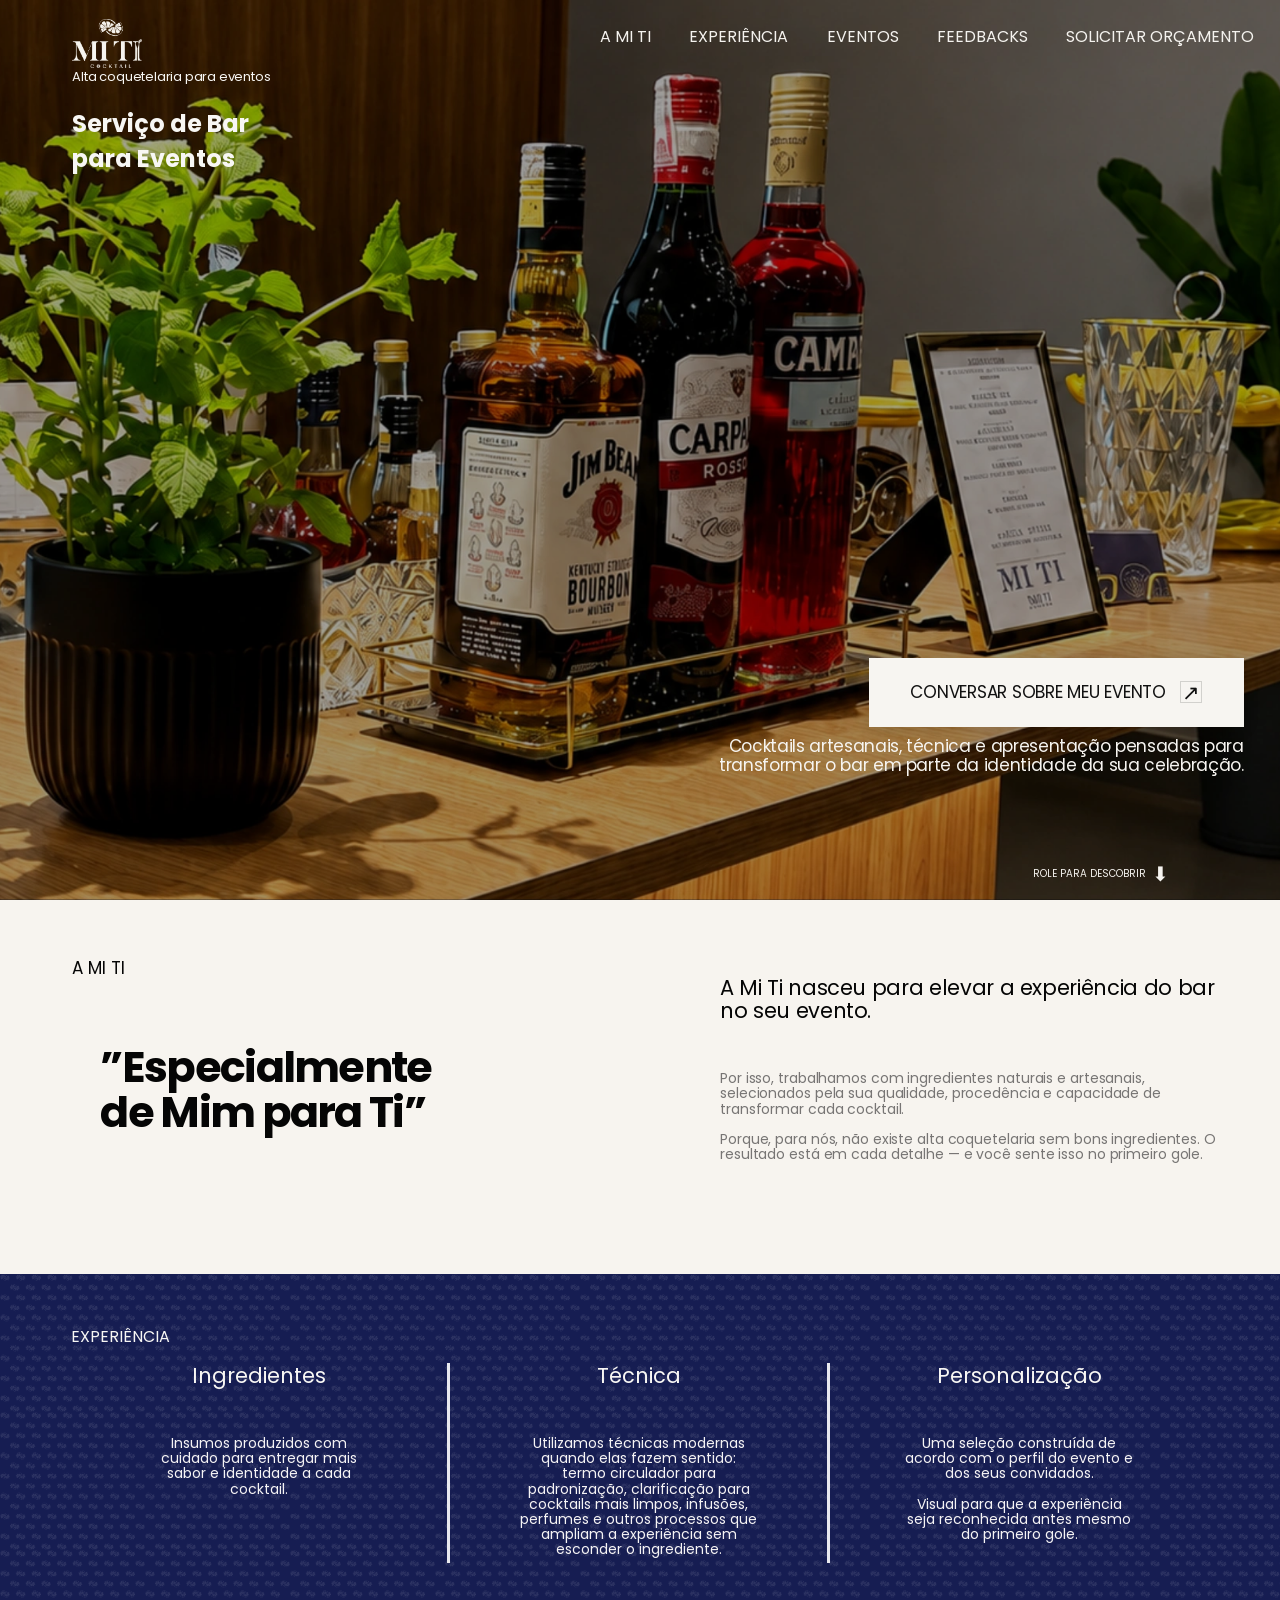
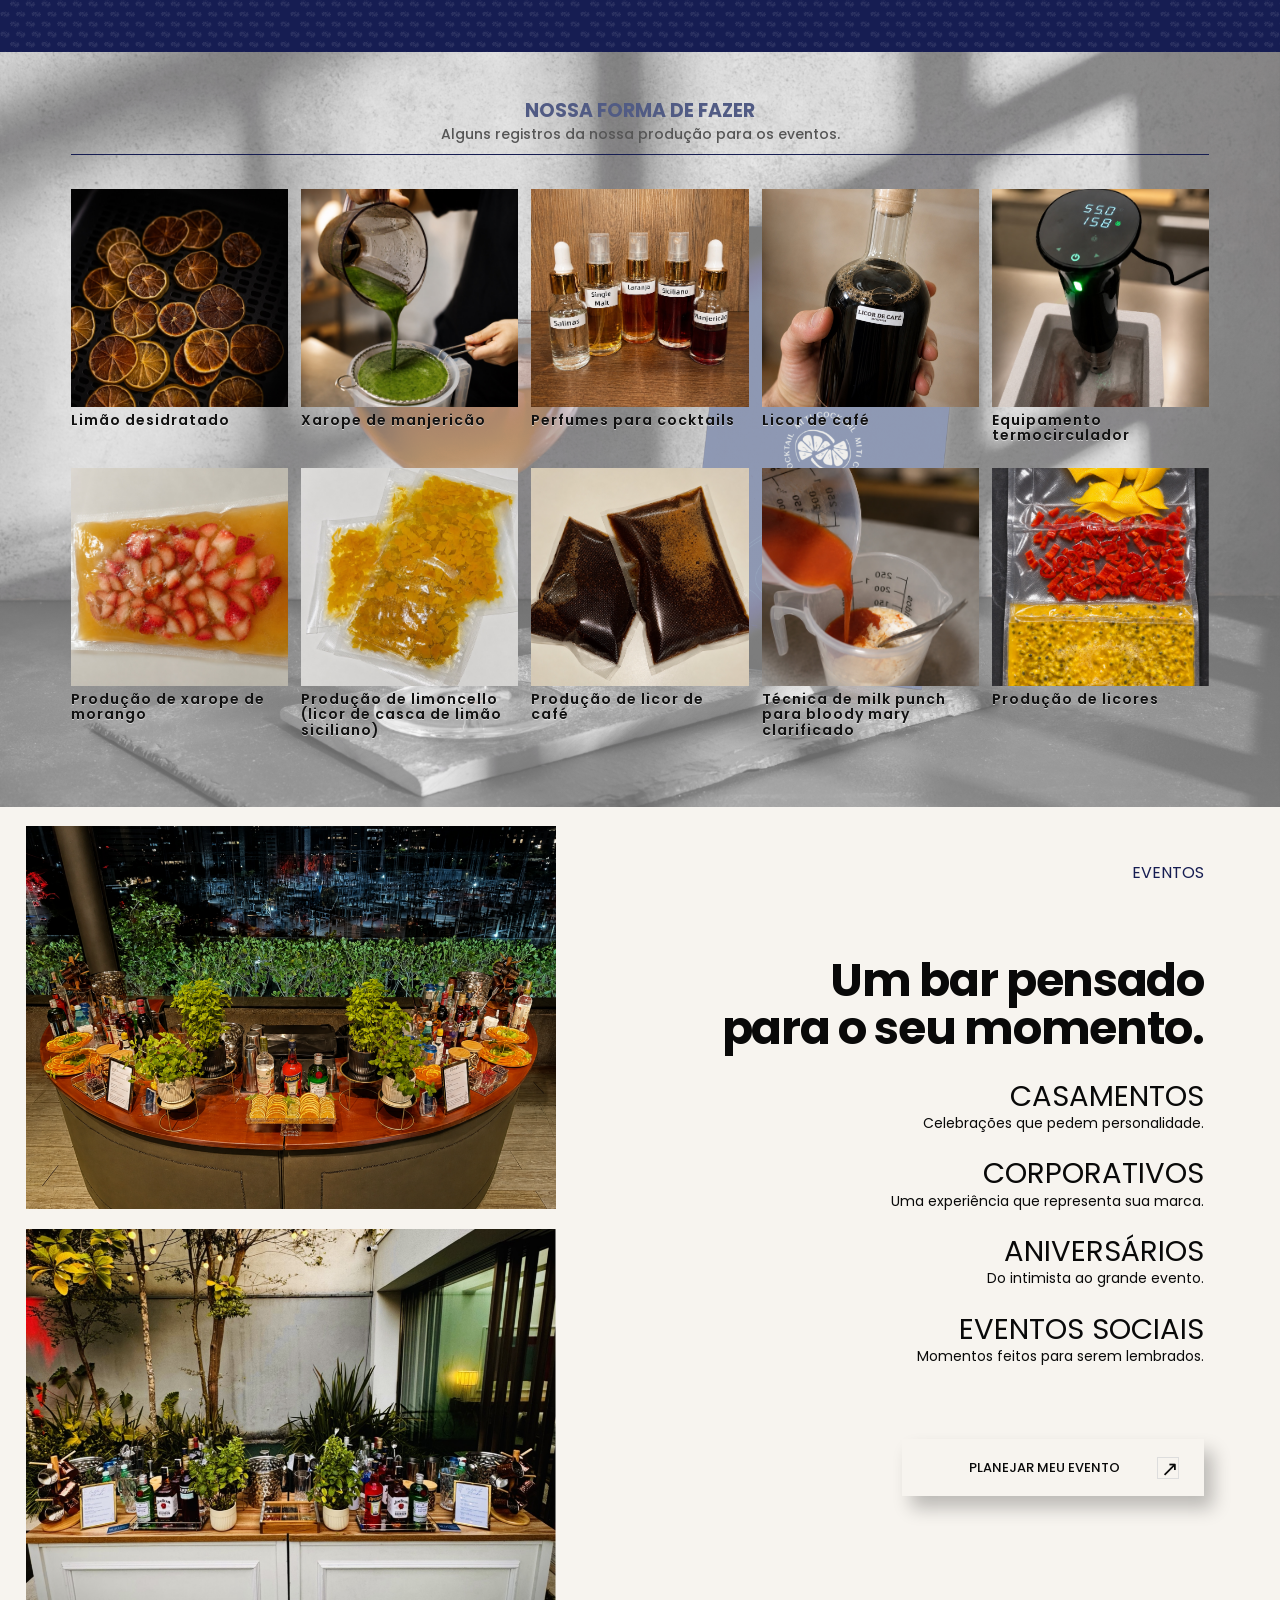
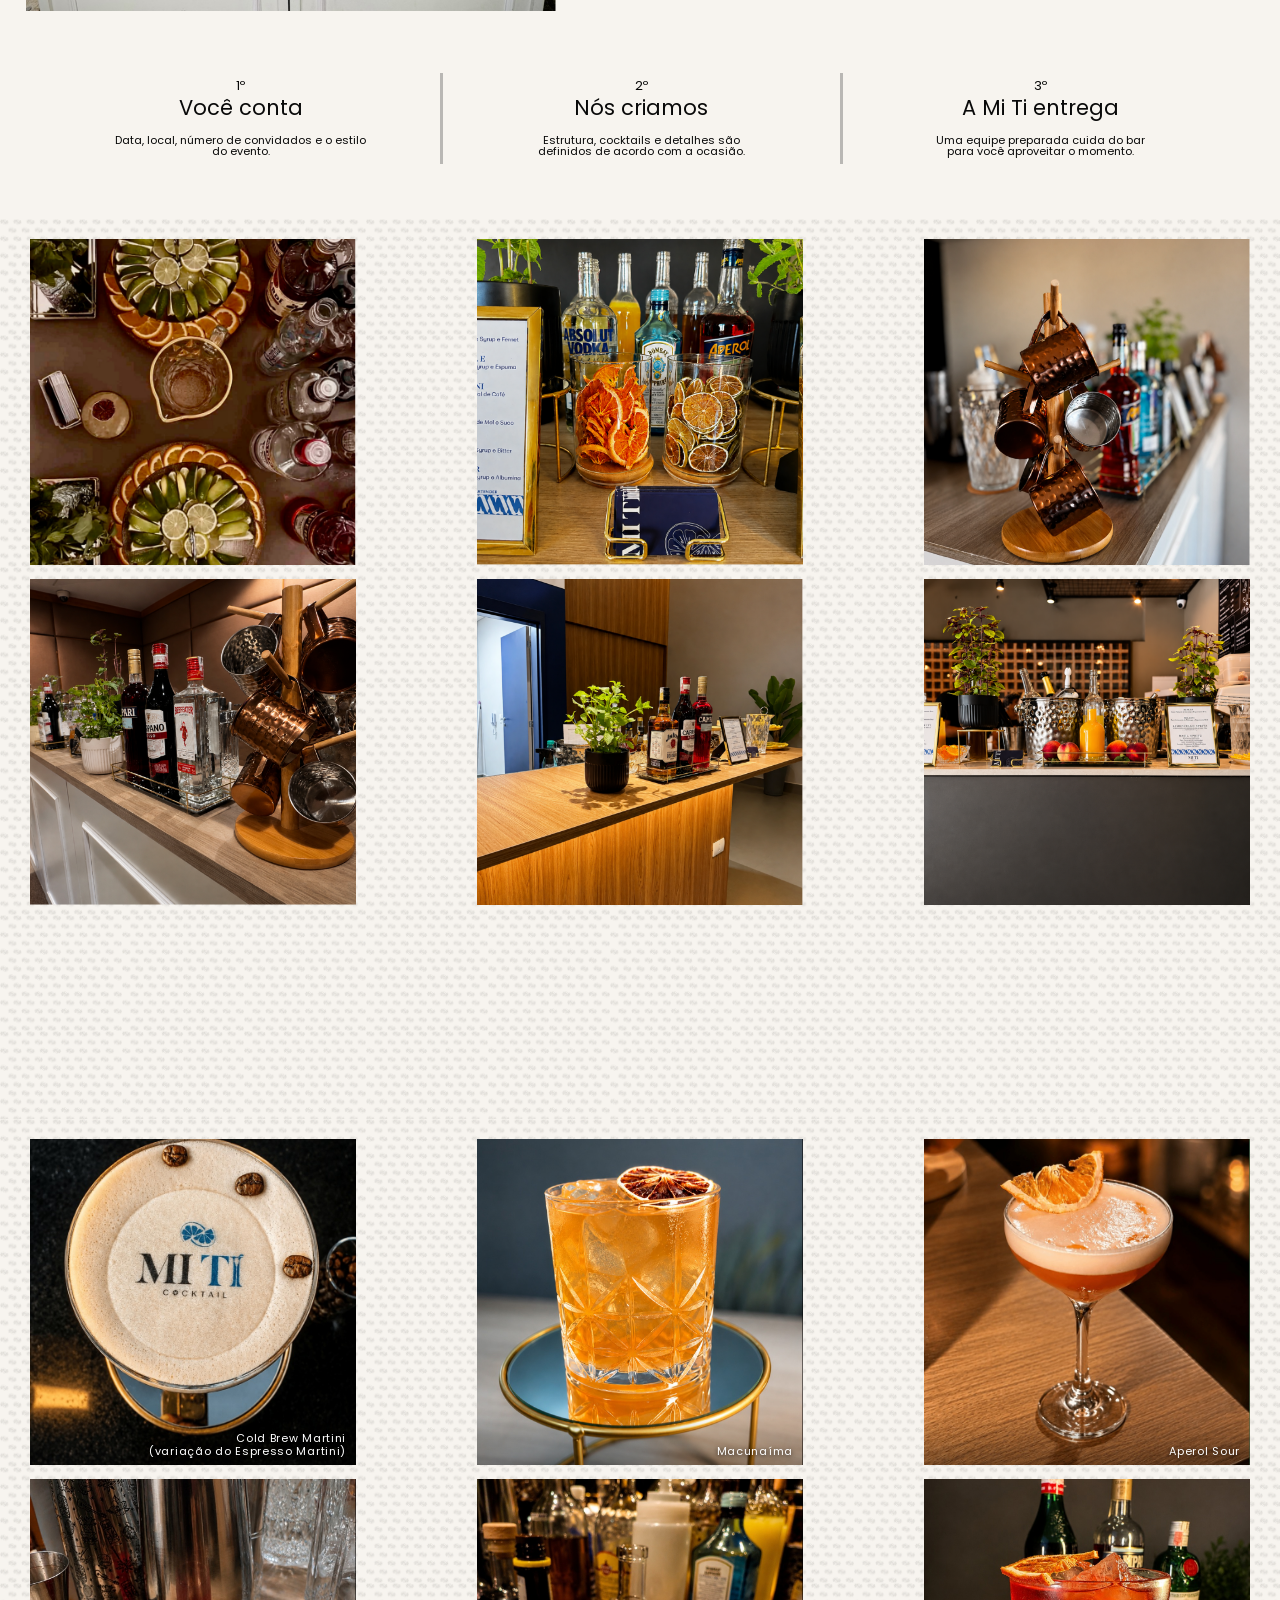
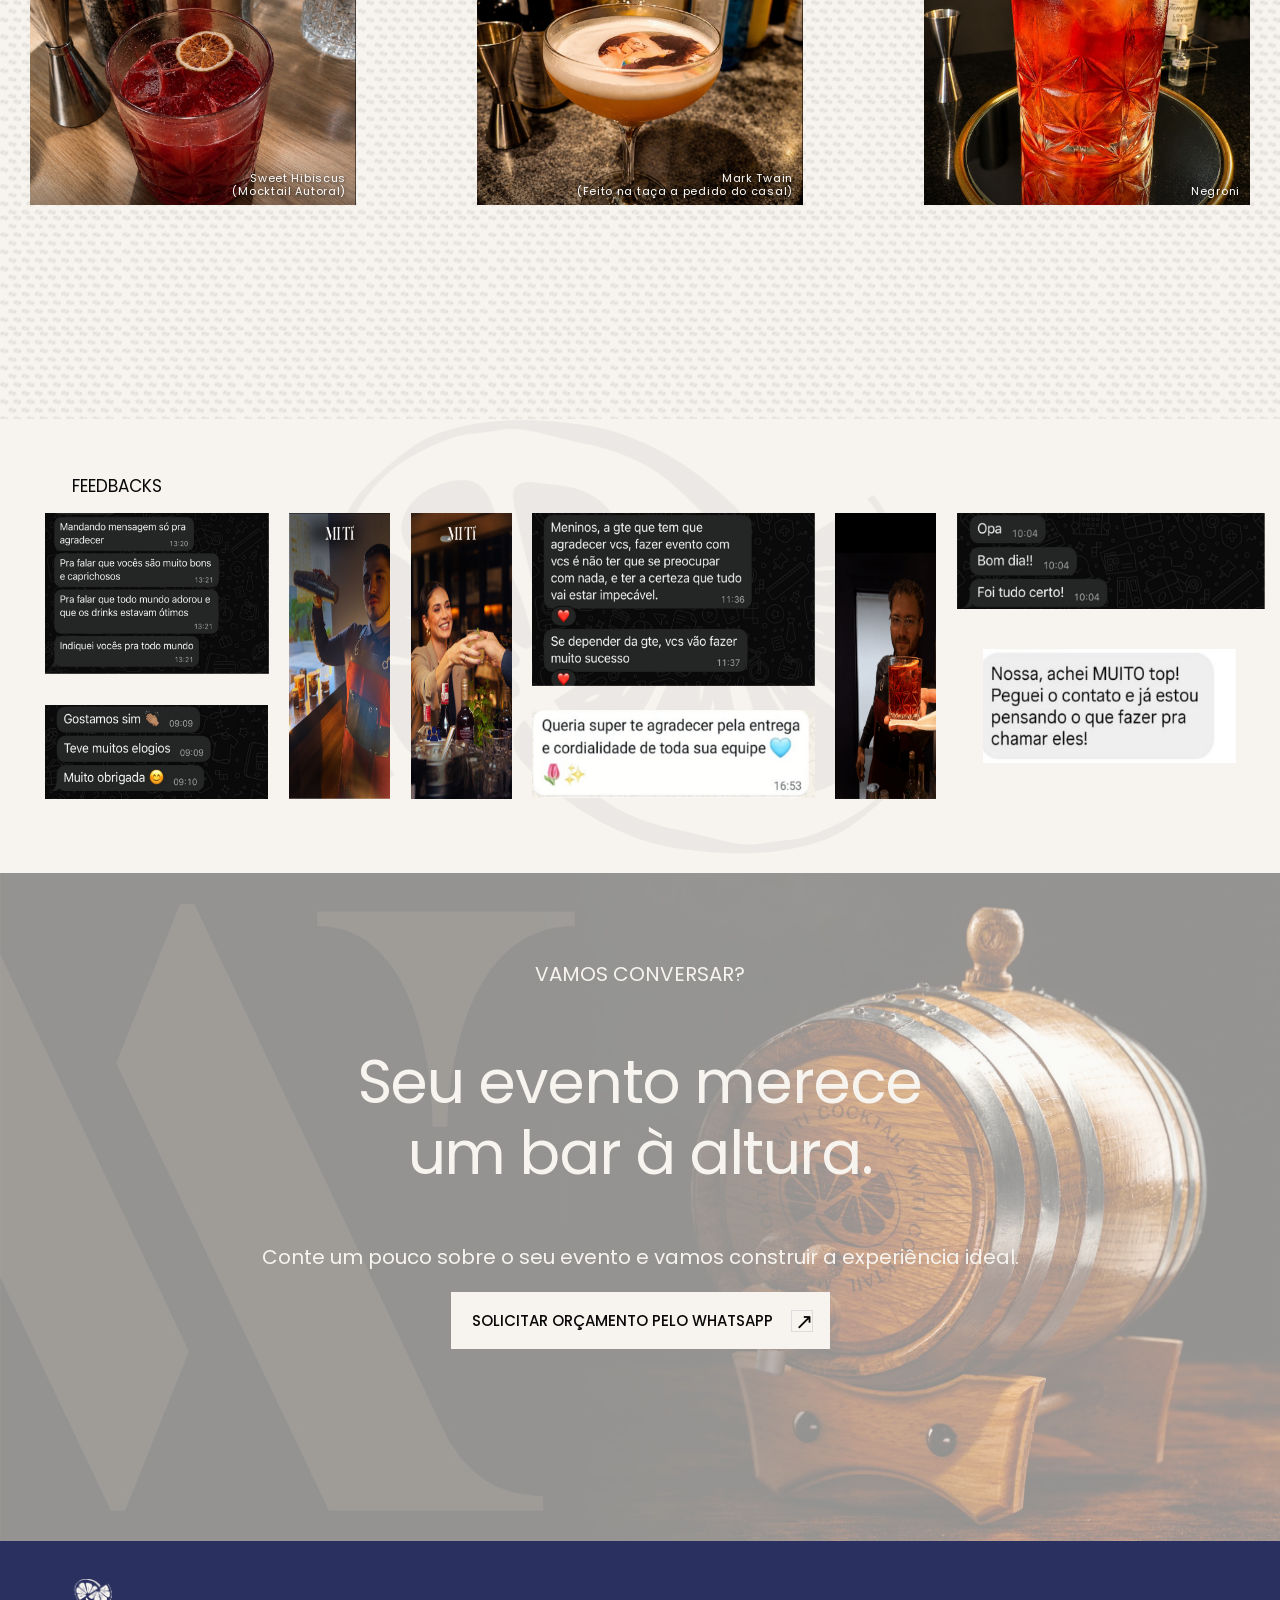
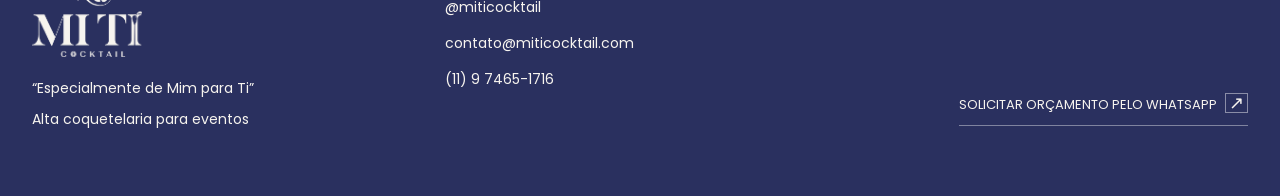
==== commit 6b5f9b6f: "Update index.html" ====
--- a/index.html
+++ b/index.html
@@ -3,13 +3,36 @@
 <head>
   <meta charset="utf-8">
   <meta name="viewport" content="width=device-width, initial-scale=1">
-  <meta name="description" content="Mi Ti Cocktail — alta coquetelaria para eventos. Cocktails artesanais, técnica e apresentação pensadas para sua celebração.">
+ <meta name="description" content="Serviço de bar para casamentos, eventos corporativos e celebrações. Alta coquetelaria, cocktails autorais, insumos artesanais e experiências personalizadas para tornar seu evento inesquecível.">
   <meta name="theme-color" content="#f7f4ef">
-  <title>Mi Ti Cocktail | Alta coquetelaria para eventos</title>
+<title>Mi Ti Cocktail | Bar para Eventos em São Paulo</title>
   <link rel="preconnect" href="https://fonts.googleapis.com">
   <link rel="preconnect" href="https://fonts.gstatic.com" crossorigin>
   <link href="https://fonts.googleapis.com/css2?family=Poppins:wght@300;400;500;600;700&display=swap" rel="stylesheet">
   <link rel="stylesheet" href="style.css">
+  <script type="application/ld+json">
+  {
+    "@context": "https://schema.org",
+    "@type": "Organization",
+    "@id": "https://miticocktail.com/#organization",
+    "name": "Mi Ti Cocktail",
+    "url": "https://miticocktail.com/",
+    "logo": "https://miticocktail.com/assets/logo-miti.png",
+    "description": "Serviço de bar para eventos com alta coquetelaria, cocktails clássicos e autorais, ingredientes naturais, xaropes artesanais, infusões e licores produzidos pela equipe.",
+    "telephone": "+55-11-97465-1716",
+    "email": "contato@miticocktail.com",
+    "sameAs": [
+      "https://www.instagram.com/miticocktail/"
+    ],
+    "contactPoint": {
+      "@type": "ContactPoint",
+      "contactType": "Orçamentos e atendimento",
+      "telephone": "+55-11-97465-1716",
+      "email": "contato@miticocktail.com",
+      "availableLanguage": "Portuguese"
+    }
+  }
+  </script>
 </head>
 <body>
   <main>
@@ -21,7 +44,8 @@
         <a class="brand" href="#inicio" aria-label="Mi Ti Cocktail — início">
           <img src="assets/logo-miti.png" alt="Mi Ti Cocktail">
           <span>Alta coquetelaria para eventos</span>
-        </a>
+<h1>Serviço de Bar para Eventos</h1>
+</a>
 
         <button class="menu-toggle" type="button" aria-label="Abrir menu" aria-expanded="false">
           <span></span><span></span><span></span>
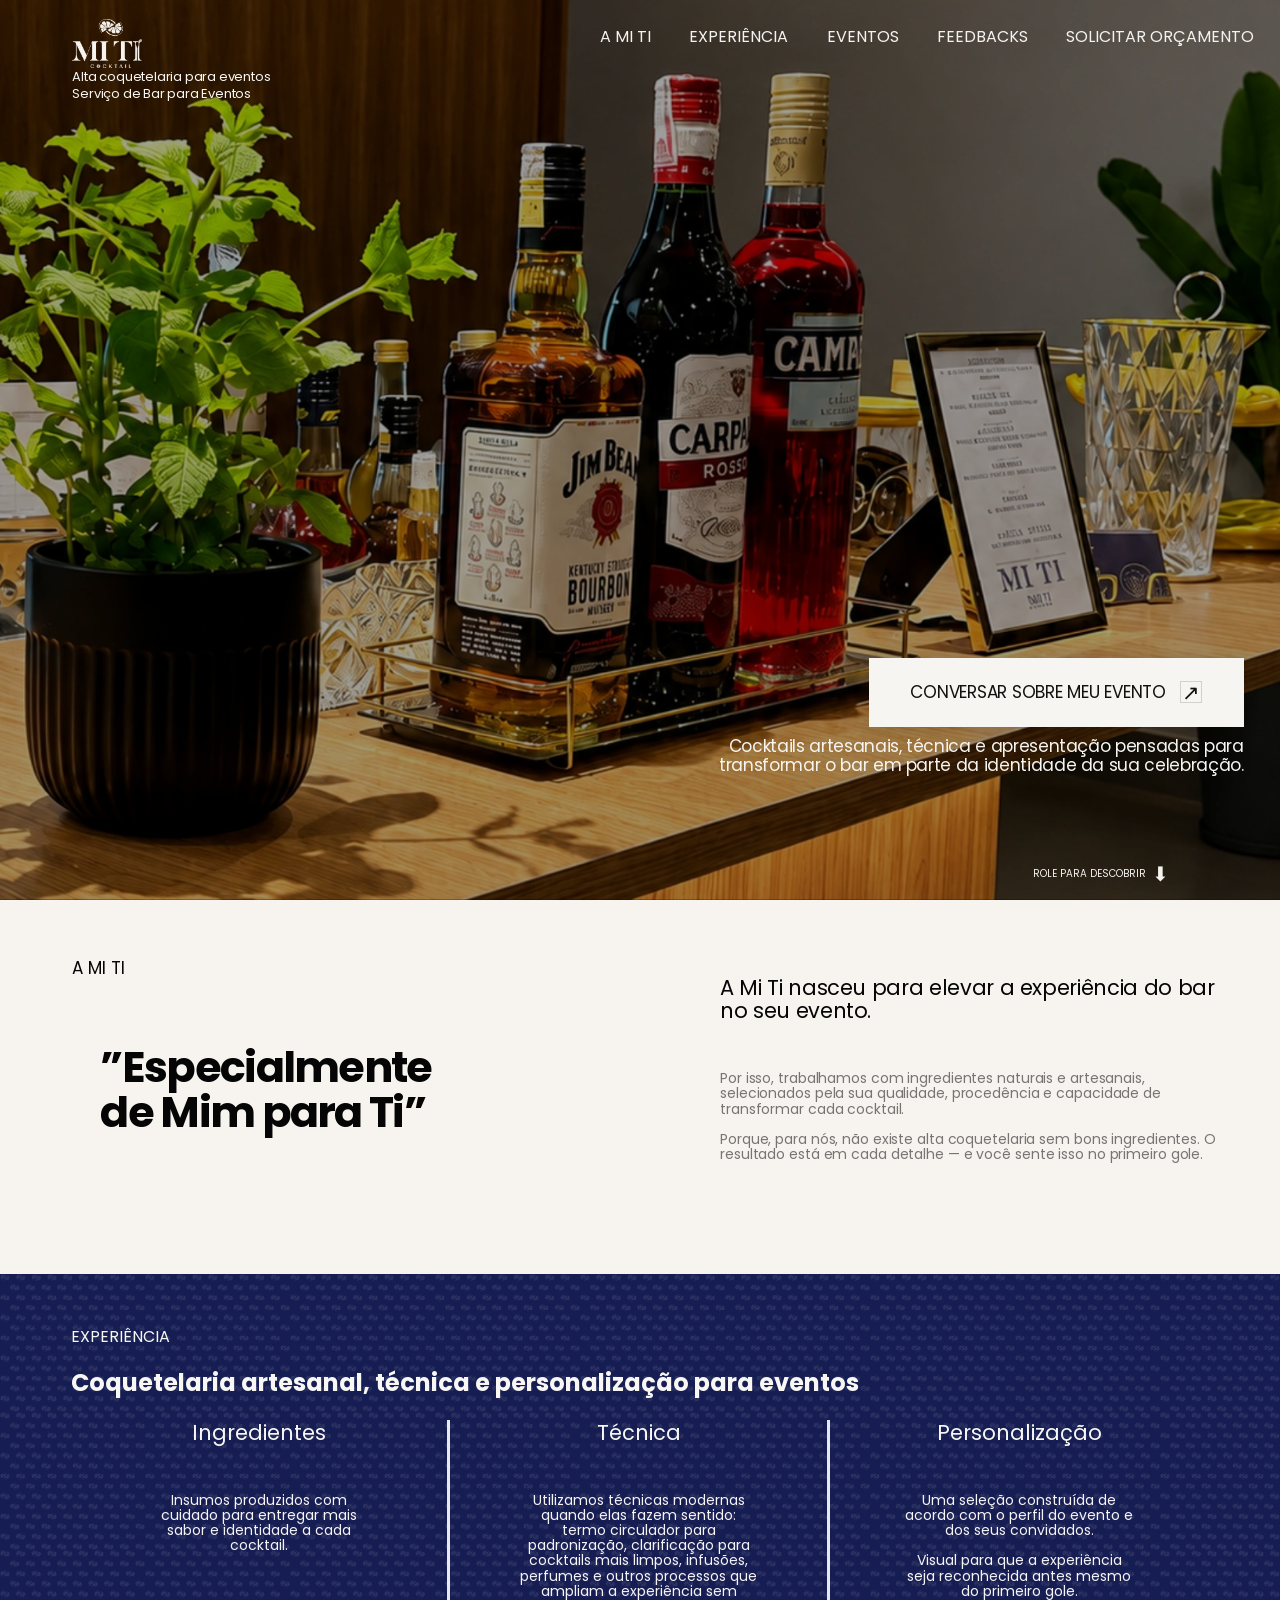
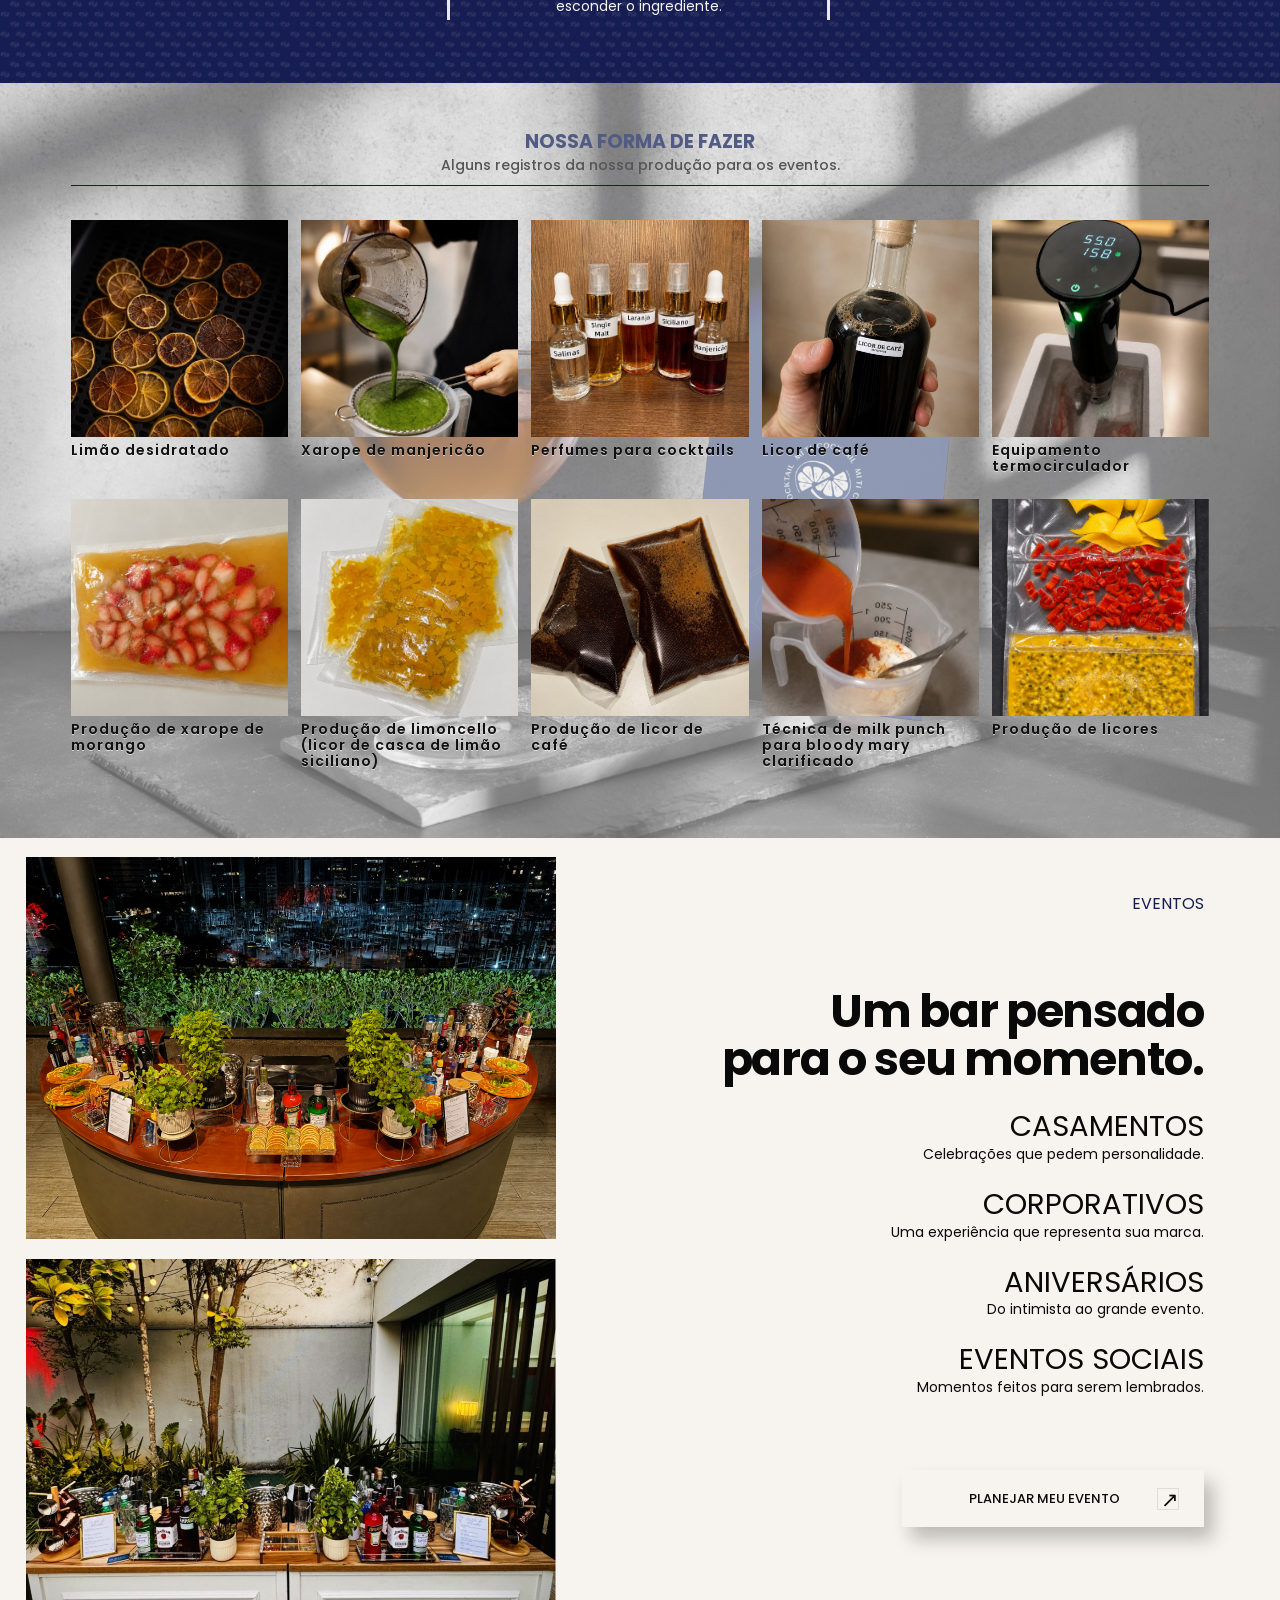
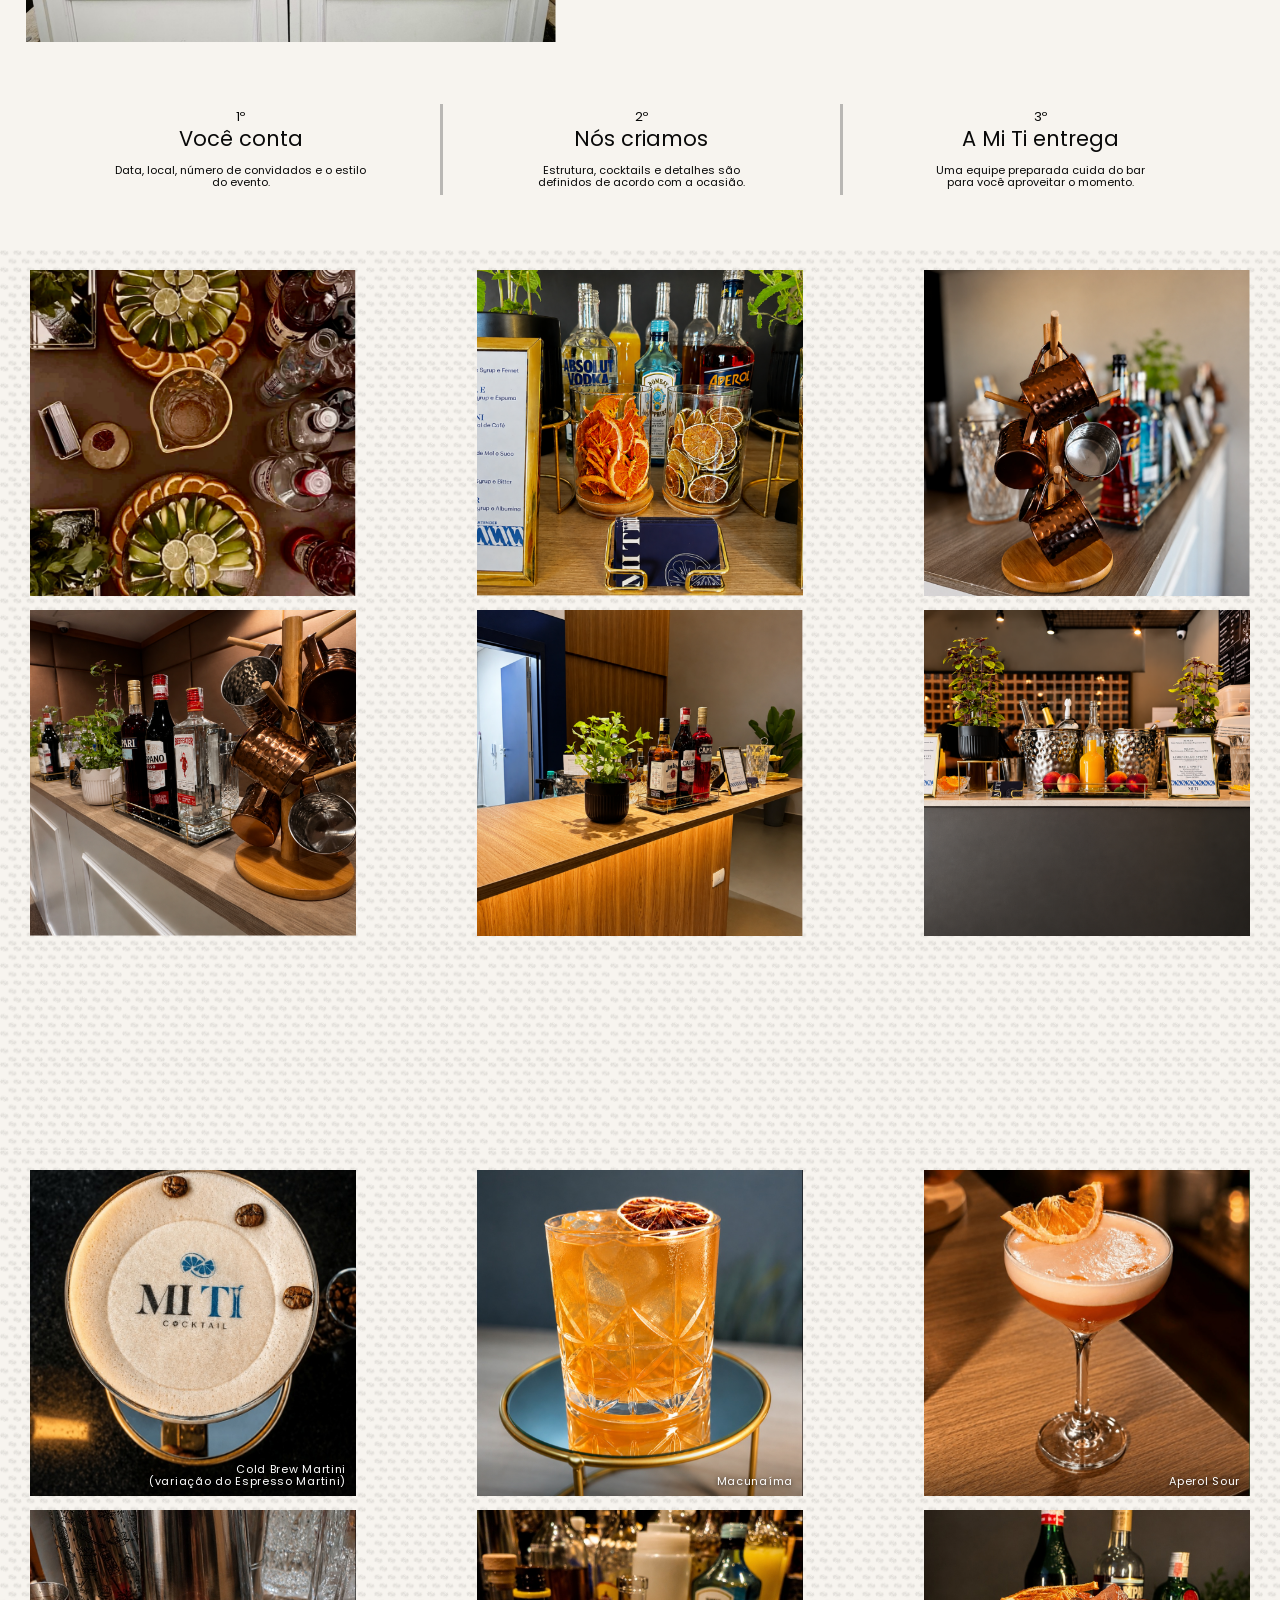
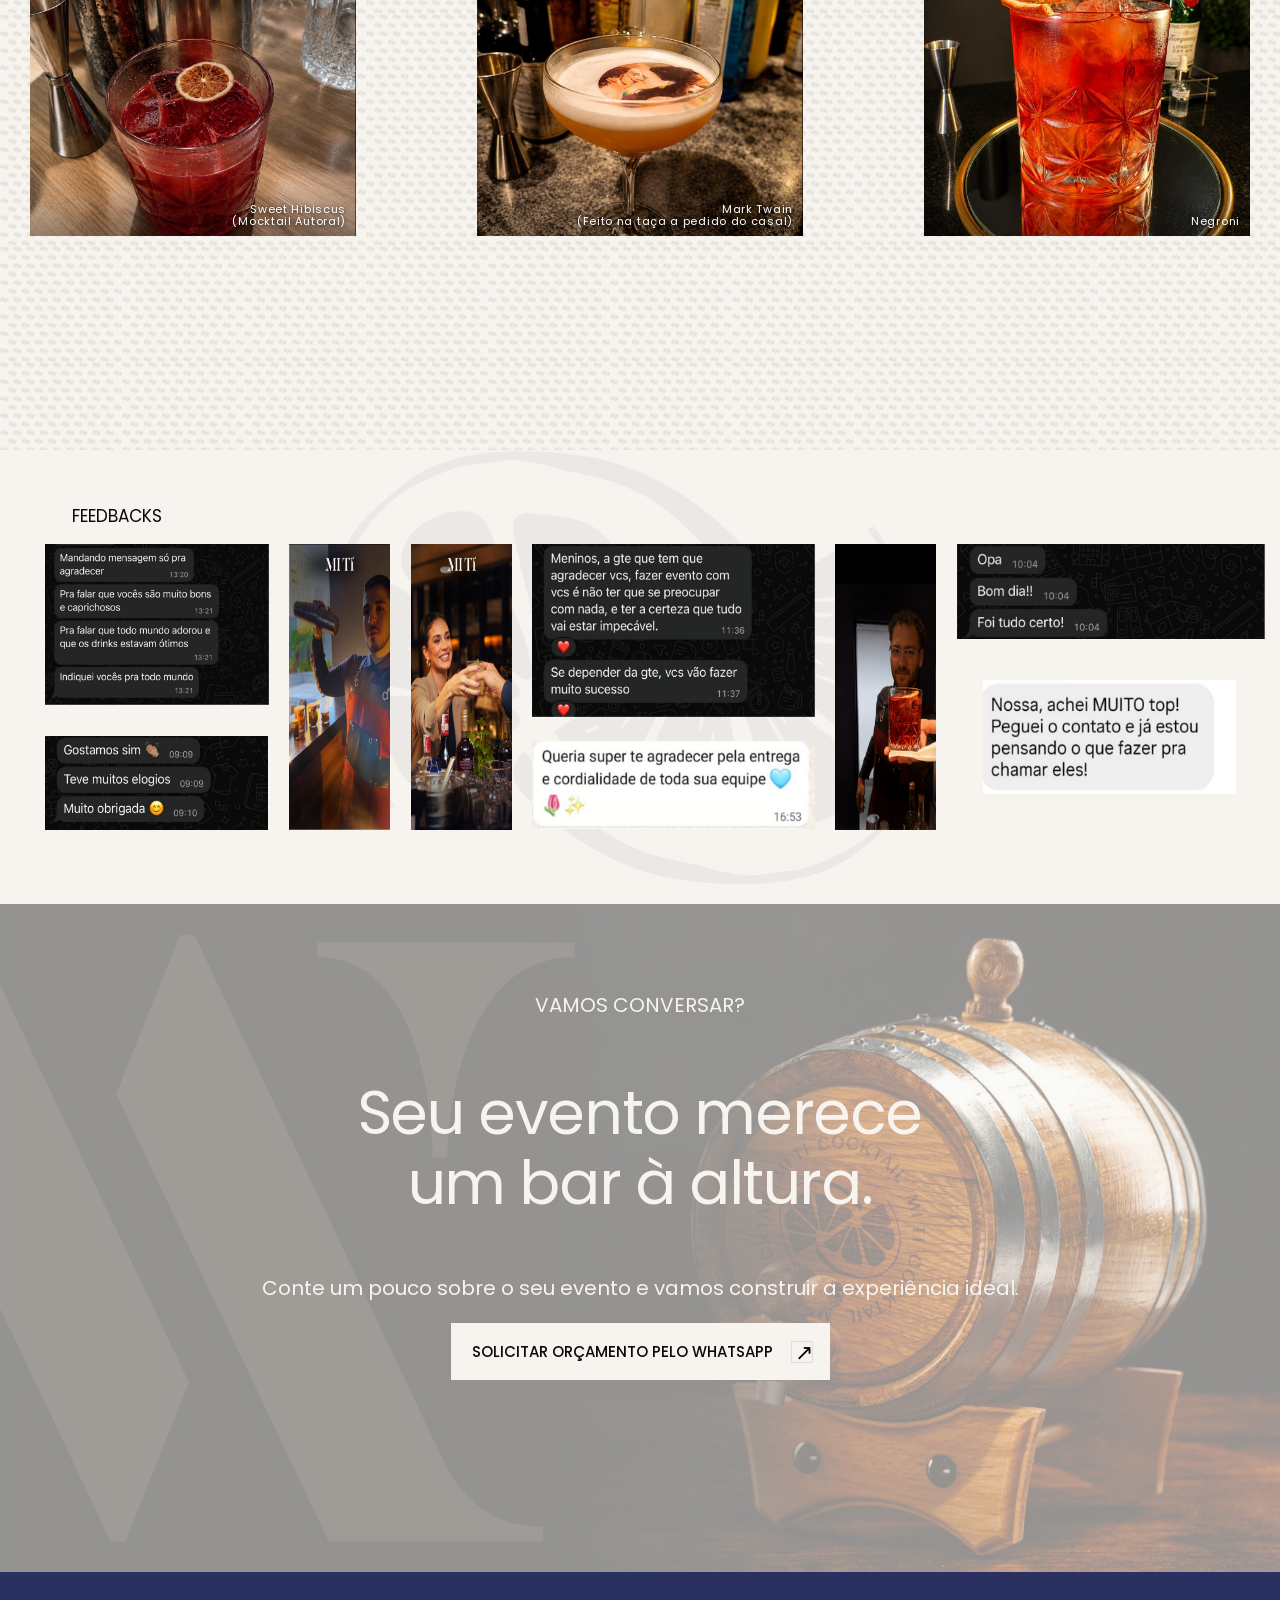
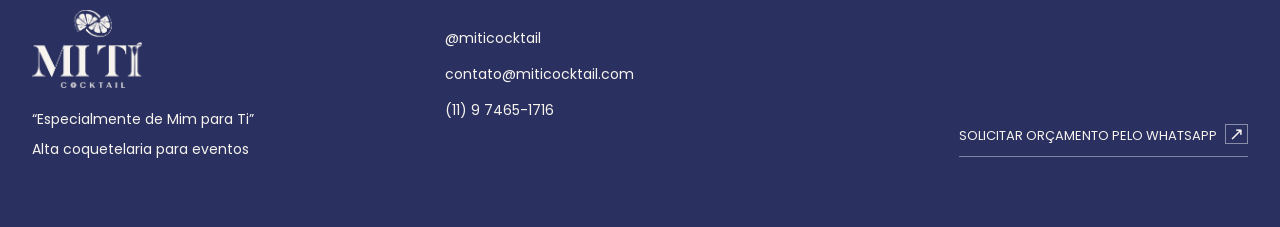
==== commit c3f12aac: "Melhora hierarquia SEO da seção Experiência" ====
--- a/index.html
+++ b/index.html
@@ -86,6 +86,7 @@
     <section class="experience" id="experiencia" aria-label="Experiência e produção artesanal">
       <div class="experience-intro">
         <div class="experience-label">EXPERIÊNCIA</div>
+        <h2 class="sr-only">Coquetelaria artesanal, técnica e personalização para eventos</h2>
         <div class="experience-pillars">
           <article>
             <h3>Ingredientes</h3>
--- a/style.css
+++ b/style.css
@@ -63,6 +63,13 @@
   line-height: 1.3;
   font-weight: 400;
   letter-spacing: -.2px;
+}
+.brand h1 {
+    margin: 0;
+    font-size: 13px;
+    line-height: 1.3;
+    font-weight: 400;
+    letter-spacing: -.2px;
 }
 .nav {
   display: flex;
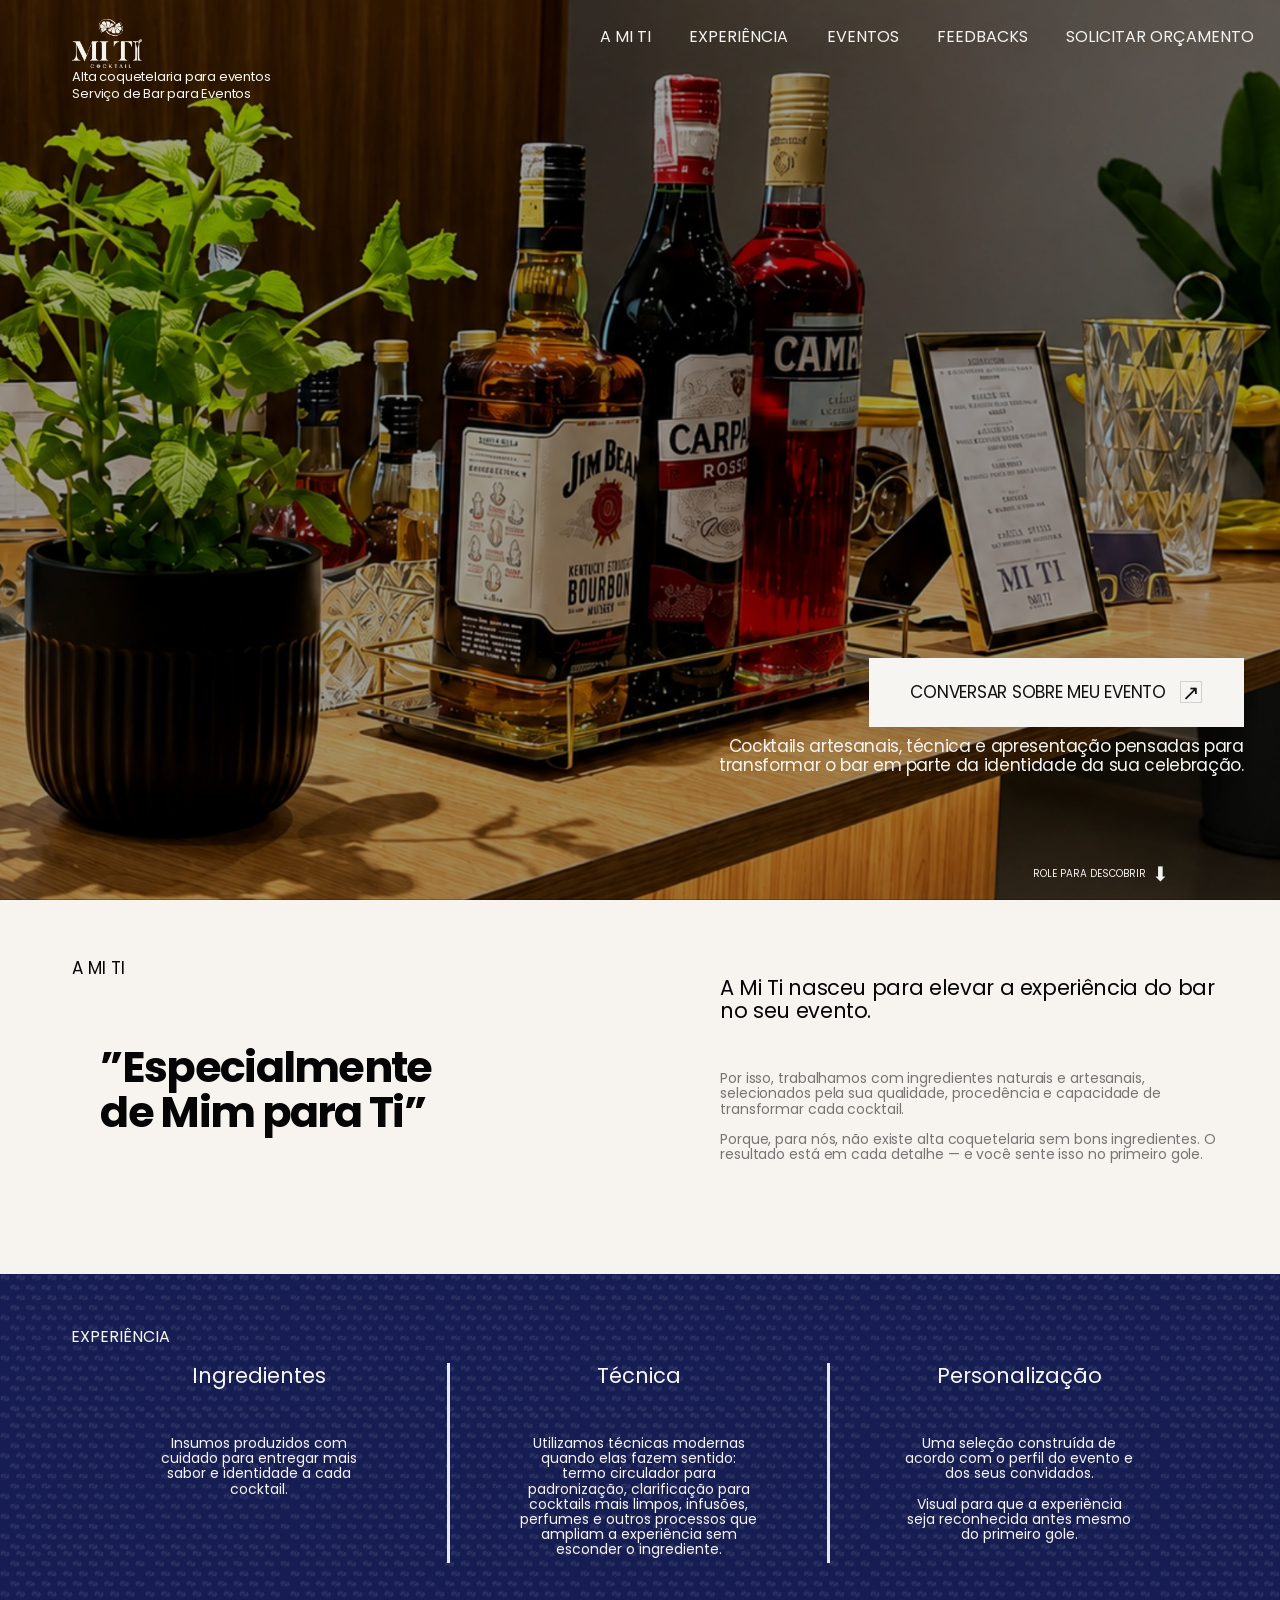
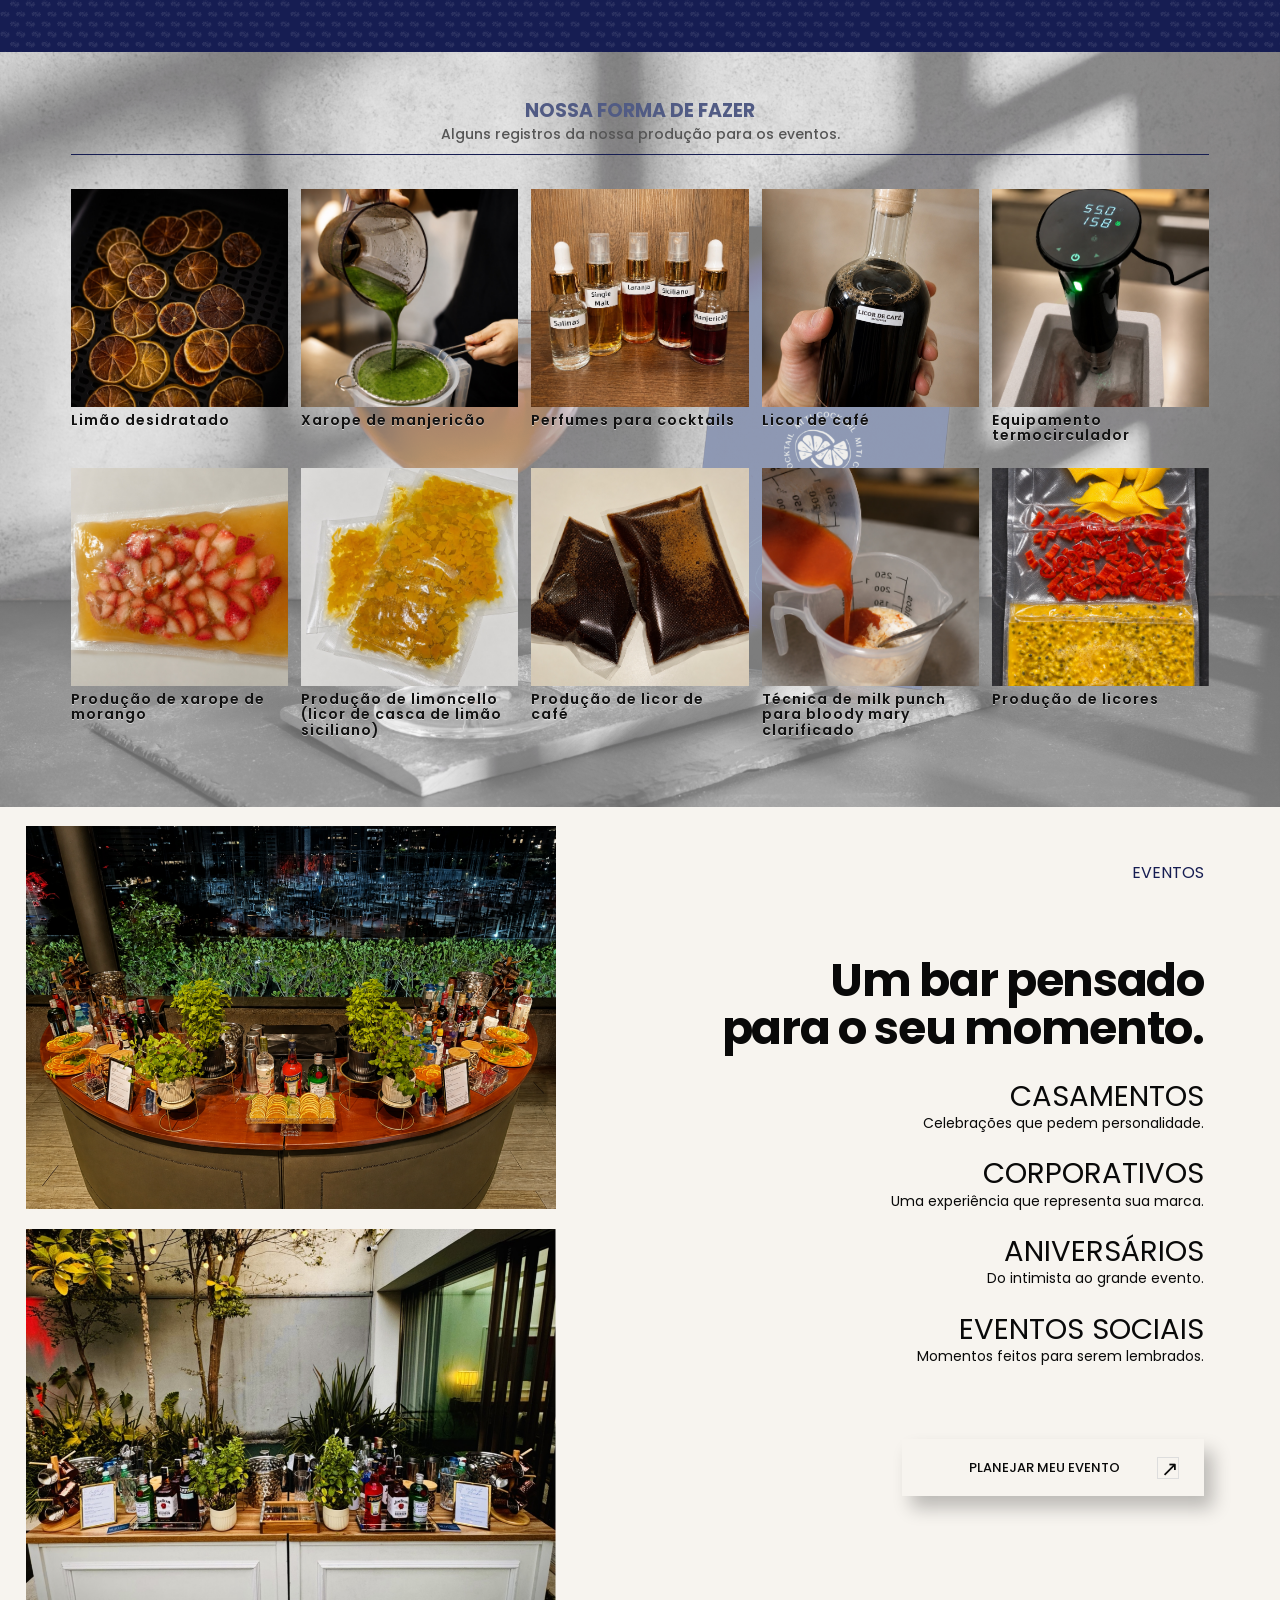
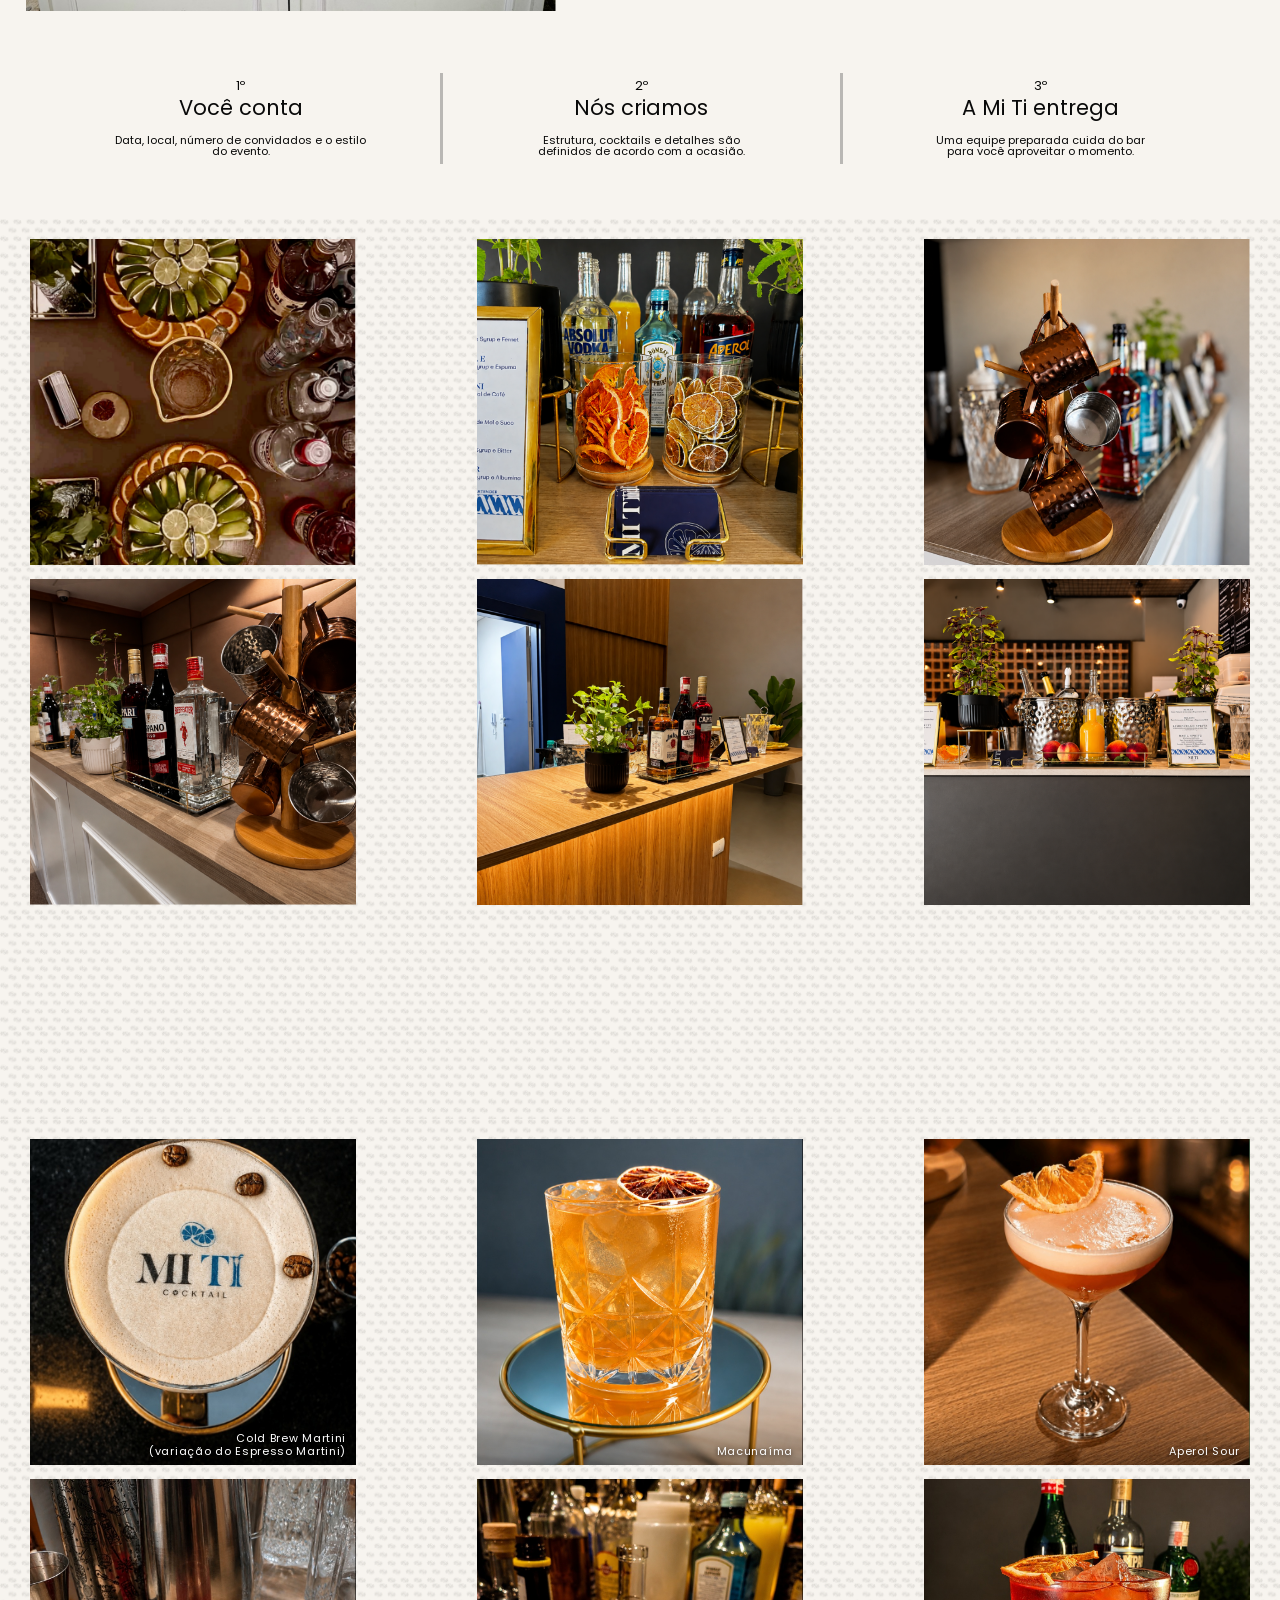
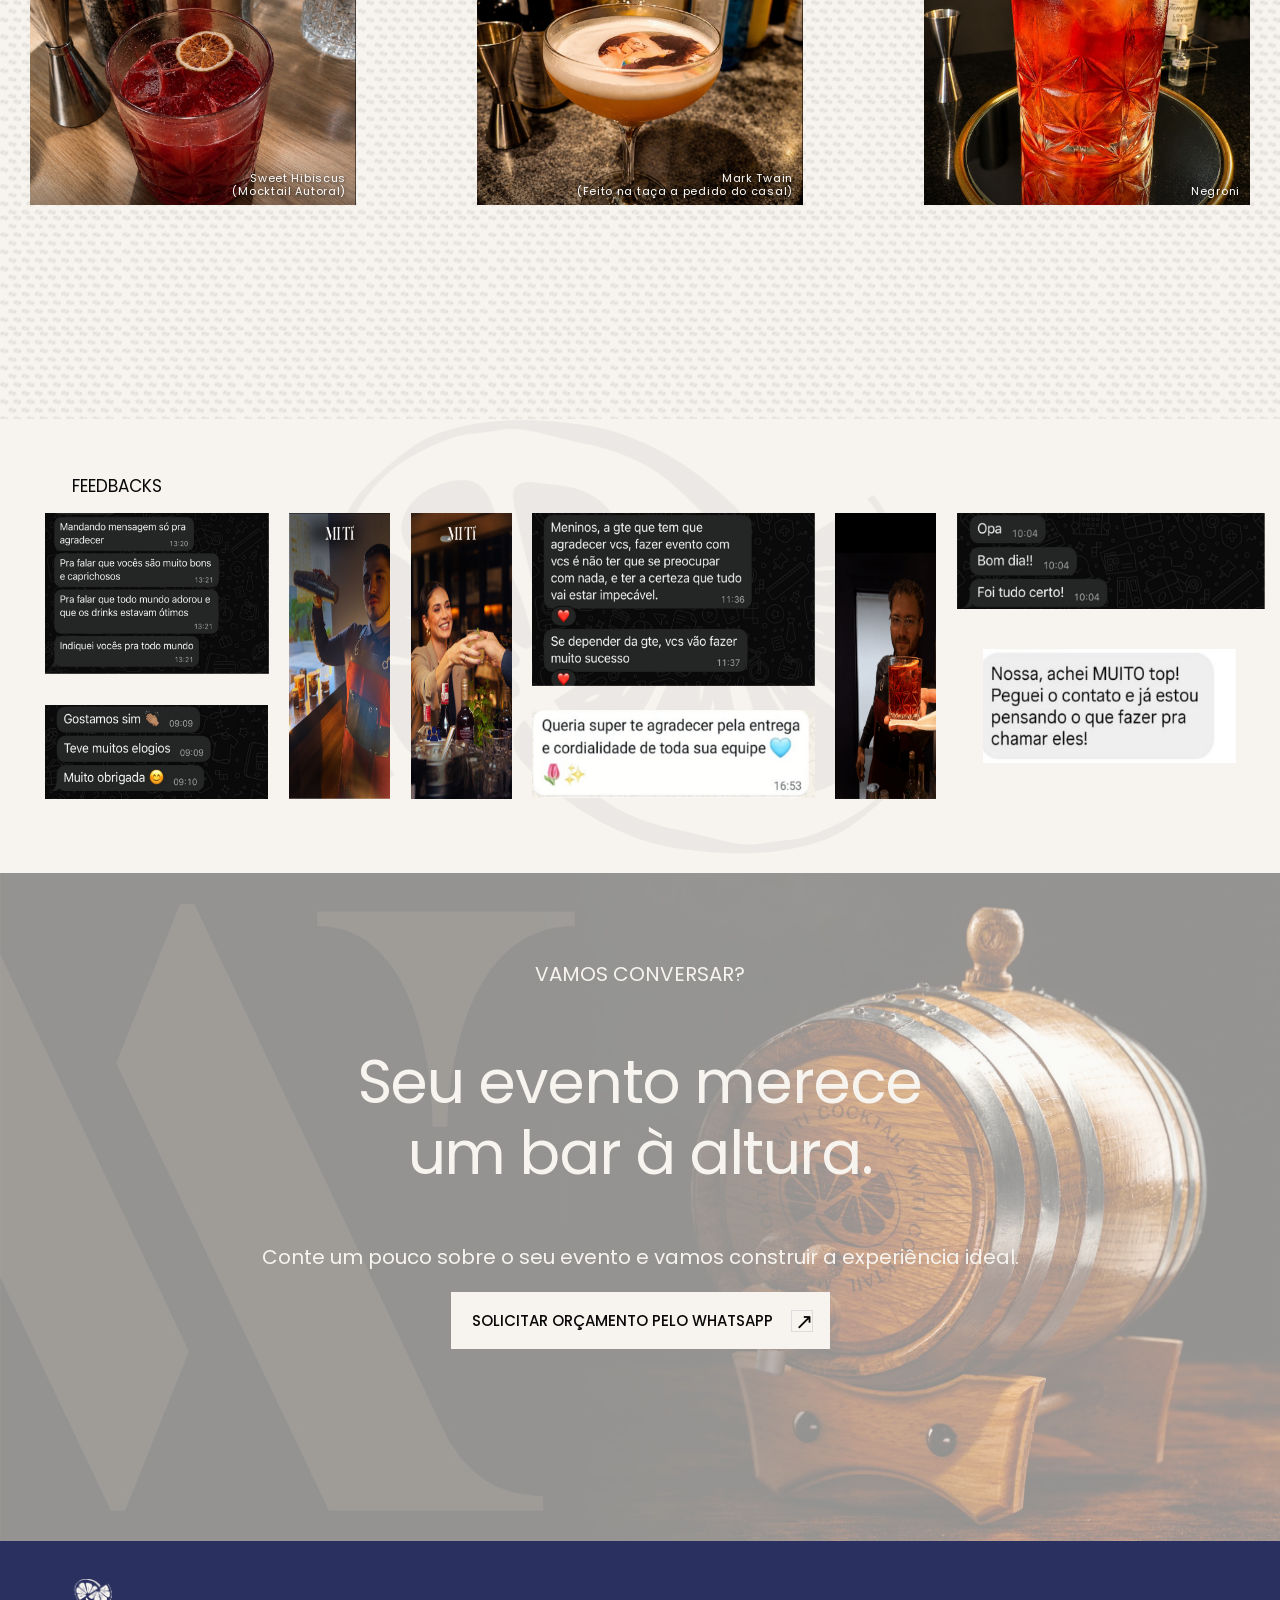
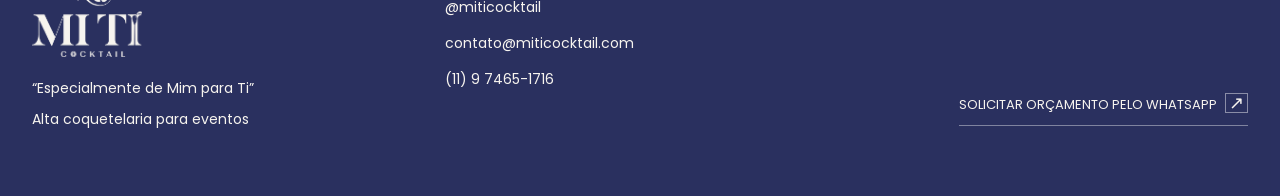
==== commit 268b4c33: "Instala Google Analytics 4" ====
--- a/index.html
+++ b/index.html
@@ -1,6 +1,15 @@
 <!doctype html>
 <html lang="pt-BR">
 <head>
+<!-- Google tag (gtag.js) -->
+<script async src="https://www.googletagmanager.com/gtag/js?id=G-0N30VMMDWY"></script>
+<script>
+  window.dataLayer = window.dataLayer || [];
+  function gtag(){dataLayer.push(arguments);}
+  gtag('js', new Date());
+
+  gtag('config', 'G-0N30VMMDWY');
+</script>  
   <meta charset="utf-8">
   <meta name="viewport" content="width=device-width, initial-scale=1">
  <meta name="description" content="Serviço de bar para casamentos, eventos corporativos e celebrações. Alta coquetelaria, cocktails autorais, insumos artesanais e experiências personalizadas para tornar seu evento inesquecível.">
--- a/style.css
+++ b/style.css
@@ -546,3 +546,16 @@
  .contact-details { padding-top:0; gap:12px; font-size:13px; }
  .footer-cta { justify-self:start; margin-top:10px; white-space:normal; font-size:11px; }
 }
+
+/* Título acessível para estrutura sem alterar o visual */
+.sr-only {
+  position: absolute;
+  width: 1px;
+  height: 1px;
+  padding: 0;
+  margin: -1px;
+  overflow: hidden;
+  clip: rect(0, 0, 0, 0);
+  white-space: nowrap;
+  border: 0;
+}
